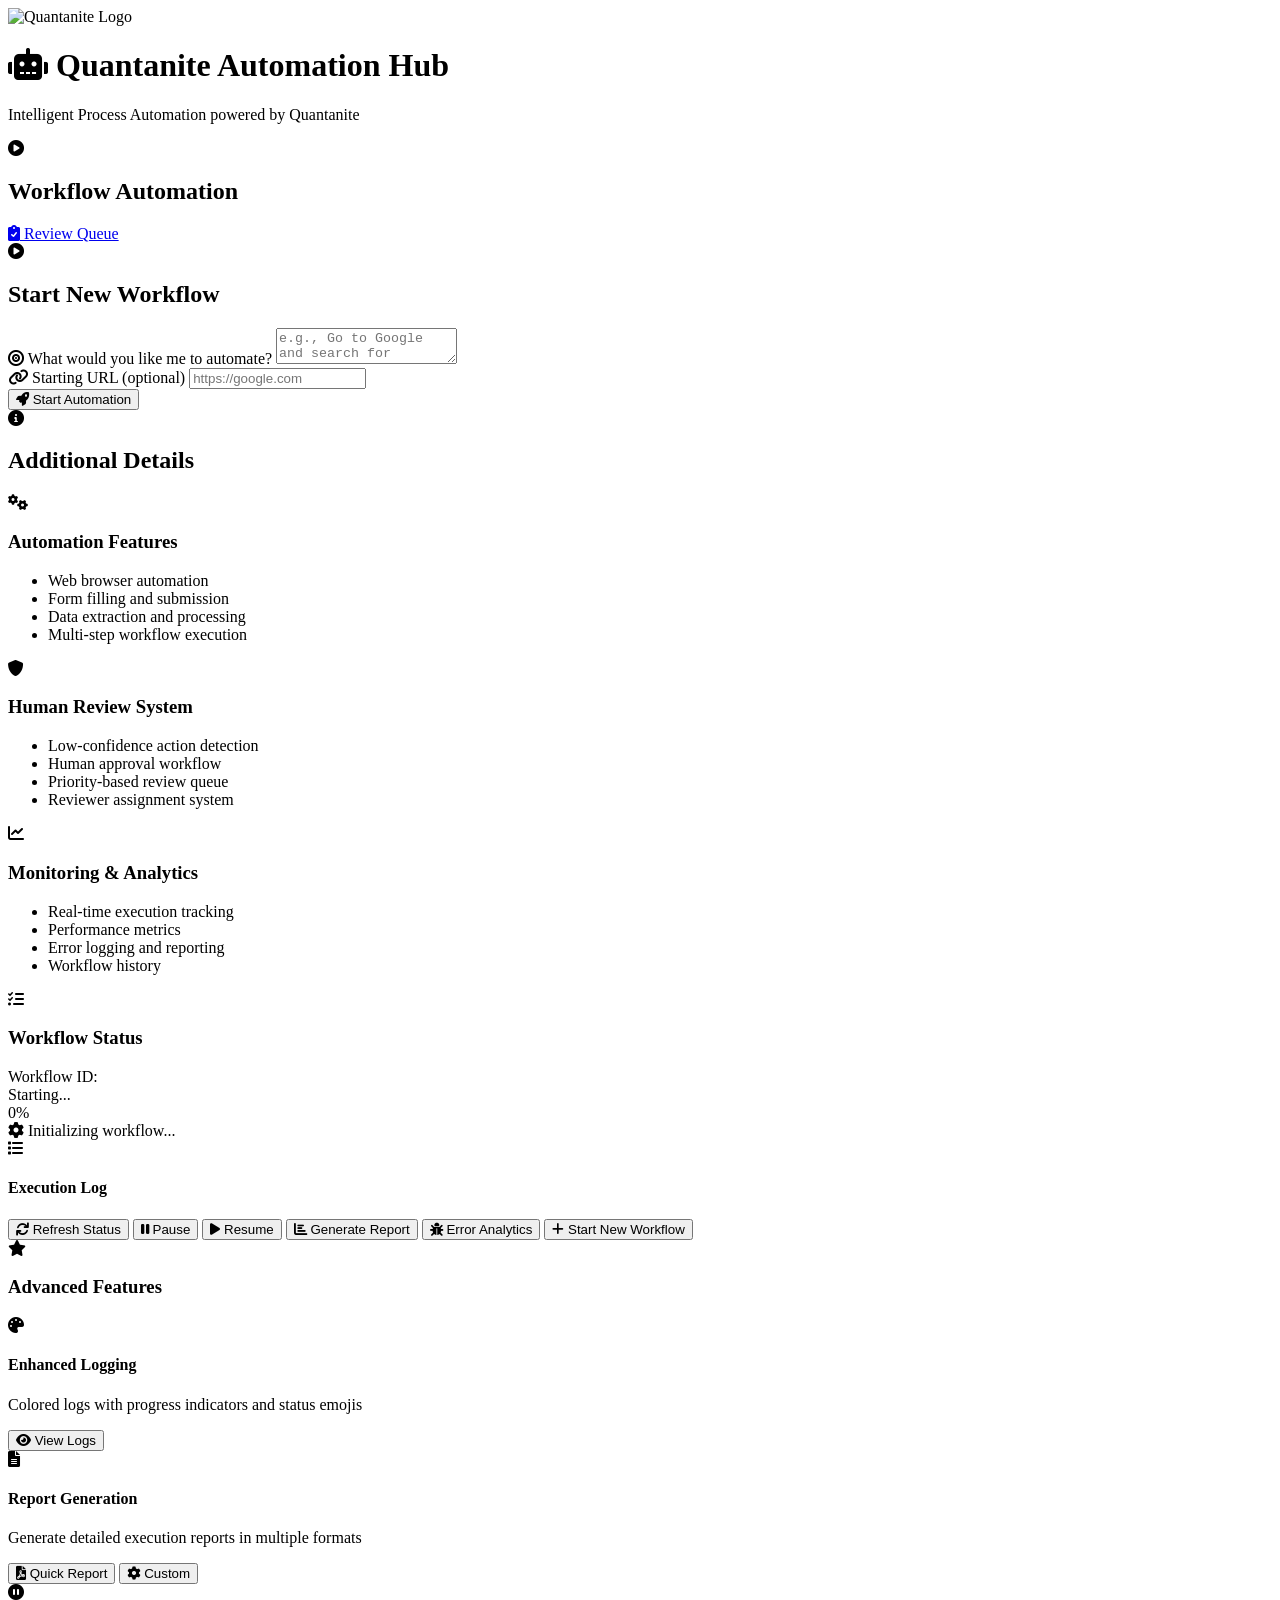
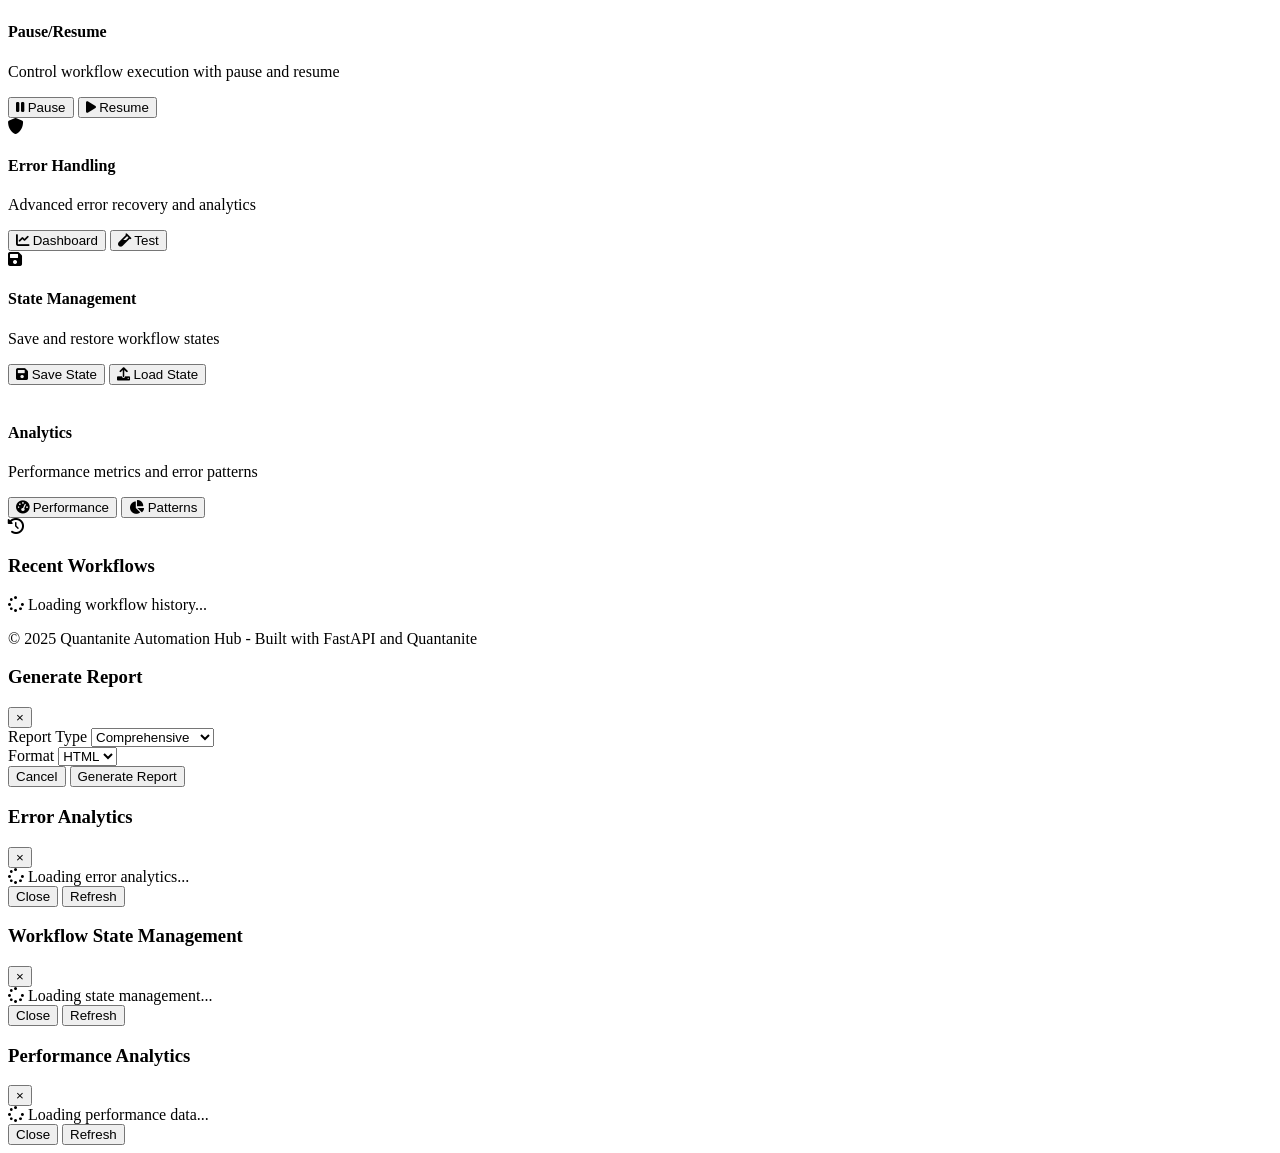
==== templates/index.html @ 1c255cef "Developer 2: Complete orchestration and frontend implementation  COMPLETED FEATURES: - Comprehensive" ====
<!DOCTYPE html>
<html lang="en">
<head>
    <meta charset="UTF-8">
    <meta name="viewport" content="width=device-width, initial-scale=1.0">
    <title>Quantanite Automation Hub</title>
    <link rel="stylesheet" href="/static/shadcn-ui.css">
    <link href="https://cdnjs.cloudflare.com/ajax/libs/font-awesome/6.0.0/css/all.min.css" rel="stylesheet">
</head>
<body>
    <div class="container">
        <header>
            <div class="header-content">
                <div class="logo-container">
                    <img src="/static/quantanite_logo_black@512x-2.png" alt="Quantanite Logo" class="logo">
                </div>
                <div class="header-text">
                    <h1><i class="fas fa-robot"></i> Quantanite Automation Hub</h1>
                    <p>Intelligent Process Automation powered by Quantanite</p>
                </div>
            </div>
        </header>
        
        <main>
            <!-- Navigation Bar -->
            <div class="card mb-6">
                <div class="card-content">
                    <div class="flex justify-between items-center">
                        <div class="flex items-center space-x-2">
                            <i class="fas fa-play-circle text-primary"></i>
                            <h2 class="text-xl font-semibold">Workflow Automation</h2>
                        </div>
                        <div class="flex items-center space-x-2">
                            <a href="/review-queue" class="btn btn-primary">
                                <i class="fas fa-clipboard-check"></i> Review Queue
                            </a>
                        </div>
                    </div>
                </div>
            </div>

            <!-- Main Content -->
            <div class="main-content">
                <div class="flex flex-col lg:flex-row gap-6 mb-8">
                    <div class="flex-1">
                        <div class="card">
                            <div class="card-header">
                                <div class="flex items-center space-x-2">
                                    <i class="fas fa-play-circle text-primary"></i>
                                    <h2 class="card-title">Start New Workflow</h2>
                                </div>
                            </div>
                            <div class="card-content">
                                <form id="workflow-form" class="space-y-4">
                                    <div class="space-y-2">
                                        <label for="goal" class="flex items-center space-x-2 text-sm font-medium">
                                            <i class="fas fa-bullseye text-primary"></i>
                                            <span>What would you like me to automate?</span>
                                        </label>
                                        <textarea 
                                            id="goal" 
                                            class="textarea"
                                            placeholder="e.g., Go to Google and search for 'machine learning tutorials'"
                                            required
                                        ></textarea>
                                    </div>
                                    
                                    <div class="space-y-2">
                                        <label for="start-url" class="flex items-center space-x-2 text-sm font-medium">
                                            <i class="fas fa-link text-primary"></i>
                                            <span>Starting URL (optional)</span>
                                        </label>
                                        <input 
                                            type="url" 
                                            id="start-url" 
                                            class="input"
                                            placeholder="https://google.com"
                                        >
                                    </div>
                                    
                                    <button type="submit" id="submit-btn" class="btn btn-primary btn-lg w-full">
                                        <i class="fas fa-rocket"></i> Start Automation
                                    </button>
                                </form>
                            </div>
                        </div>
                    </div>
                
                    <div class="flex-1">
                        <div class="card">
                            <div class="card-header">
                                <div class="flex items-center space-x-2">
                                    <i class="fas fa-info-circle text-primary"></i>
                                    <h2 class="card-title">Additional Details</h2>
                                </div>
                            </div>
                            <div class="card-content">
                                <div class="space-y-4">
                                    <div class="card">
                                        <div class="card-content">
                                            <div class="flex items-center space-x-2 mb-2">
                                                <i class="fas fa-cogs text-primary"></i>
                                                <h3 class="font-semibold">Automation Features</h3>
                                            </div>
                                            <ul class="space-y-1 text-sm text-muted-foreground">
                                                <li>Web browser automation</li>
                                                <li>Form filling and submission</li>
                                                <li>Data extraction and processing</li>
                                                <li>Multi-step workflow execution</li>
                                            </ul>
                                        </div>
                                    </div>
                                    
                                    <div class="card">
                                        <div class="card-content">
                                            <div class="flex items-center space-x-2 mb-2">
                                                <i class="fas fa-shield-alt text-primary"></i>
                                                <h3 class="font-semibold">Human Review System</h3>
                                            </div>
                                            <ul class="space-y-1 text-sm text-muted-foreground">
                                                <li>Low-confidence action detection</li>
                                                <li>Human approval workflow</li>
                                                <li>Priority-based review queue</li>
                                                <li>Reviewer assignment system</li>
                                            </ul>
                                        </div>
                                    </div>
                                    
                                    <div class="card">
                                        <div class="card-content">
                                            <div class="flex items-center space-x-2 mb-2">
                                                <i class="fas fa-chart-line text-primary"></i>
                                                <h3 class="font-semibold">Monitoring & Analytics</h3>
                                            </div>
                                            <ul class="space-y-1 text-sm text-muted-foreground">
                                                <li>Real-time execution tracking</li>
                                                <li>Performance metrics</li>
                                                <li>Error logging and reporting</li>
                                                <li>Workflow history</li>
                                            </ul>
                                        </div>
                                    </div>
                                </div>
                            </div>
                        </div>
                    </div>
                </div>
            </div>
            
            
            <div id="workflow-status" class="card hidden">
                <div class="card-header">
                    <div class="flex items-center space-x-2">
                        <i class="fas fa-tasks text-primary"></i>
                        <h3 class="card-title">Workflow Status</h3>
                    </div>
                </div>
                <div class="card-content">
                    <div class="flex justify-between items-center mb-4">
                        <div class="flex items-center space-x-2">
                            <span class="text-sm font-medium">Workflow ID:</span>
                            <span id="workflow-id-display" class="font-mono text-sm bg-muted px-2 py-1 rounded"></span>
                        </div>
                        <div class="badge" id="status-badge">
                            <span id="status-text">Starting...</span>
                        </div>
                    </div>
                    
                    <div class="space-y-2 mb-4">
                        <div class="progress">
                            <div class="progress-indicator" id="progress-fill" style="transform: scaleX(0);"></div>
                        </div>
                        <div class="text-center text-sm font-medium" id="progress-text">0%</div>
                    </div>
                    
                    <div class="alert mb-4">
                        <div class="flex items-center space-x-2">
                            <i class="fas fa-cog fa-spin text-primary"></i>
                            <span id="current-step">Initializing workflow...</span>
                        </div>
                    </div>
                    
                    <div class="space-y-2">
                        <div class="flex items-center space-x-2">
                            <i class="fas fa-list text-primary"></i>
                            <h4 class="font-semibold">Execution Log</h4>
                        </div>
                        <div id="log-container" class="bg-muted rounded p-4 max-h-60 overflow-y-auto">
                            <!-- Log entries will be added here -->
                        </div>
                    </div>
                </div>
                <div class="card-footer">
                    <div class="flex space-x-2">
                        <button id="refresh-btn" class="btn btn-secondary">
                            <i class="fas fa-sync"></i> Refresh Status
                        </button>
                        <button id="pause-btn" class="btn btn-warning hidden">
                            <i class="fas fa-pause"></i> Pause
                        </button>
                        <button id="resume-btn" class="btn btn-success hidden">
                            <i class="fas fa-play"></i> Resume
                        </button>
                        <button id="generate-report-btn" class="btn btn-info hidden">
                            <i class="fas fa-chart-bar"></i> Generate Report
                        </button>
                        <button id="error-analytics-btn" class="btn btn-secondary hidden">
                            <i class="fas fa-bug"></i> Error Analytics
                        </button>
                        <button id="new-workflow-btn" class="btn btn-primary hidden">
                            <i class="fas fa-plus"></i> Start New Workflow
                        </button>
                    </div>
                </div>
            </div>
            
            <!-- Day 4 Features Section -->
            <div id="day4-features" class="card hidden">
                <div class="card-header">
                    <div class="flex items-center space-x-2">
                        <i class="fas fa-star text-primary"></i>
                        <h3 class="card-title">Advanced Features</h3>
                    </div>
                </div>
                <div class="card-content">
                    <div class="grid grid-cols-1 md:grid-cols-2 lg:grid-cols-3 gap-4">
                        <!-- Enhanced Logging -->
                        <div class="card">
                            <div class="card-content">
                                <div class="flex items-center space-x-2 mb-2">
                                    <i class="fas fa-palette text-primary"></i>
                                    <h4 class="font-semibold">Enhanced Logging</h4>
                                </div>
                                <p class="text-sm text-muted-foreground mb-3">Colored logs with progress indicators and status emojis</p>
                                <button id="view-logs-btn" class="btn btn-sm btn-outline">
                                    <i class="fas fa-eye"></i> View Logs
                                </button>
                            </div>
                        </div>
                        
                        <!-- Report Generation -->
                        <div class="card">
                            <div class="card-content">
                                <div class="flex items-center space-x-2 mb-2">
                                    <i class="fas fa-file-alt text-primary"></i>
                                    <h4 class="font-semibold">Report Generation</h4>
                                </div>
                                <p class="text-sm text-muted-foreground mb-3">Generate detailed execution reports in multiple formats</p>
                                <div class="flex space-x-2">
                                    <button id="quick-report-btn" class="btn btn-sm btn-primary">
                                        <i class="fas fa-file-pdf"></i> Quick Report
                                    </button>
                                    <button id="custom-report-btn" class="btn btn-sm btn-outline">
                                        <i class="fas fa-cog"></i> Custom
                                    </button>
                                </div>
                            </div>
                        </div>
                        
                        <!-- Pause/Resume -->
                        <div class="card">
                            <div class="card-content">
                                <div class="flex items-center space-x-2 mb-2">
                                    <i class="fas fa-pause-circle text-primary"></i>
                                    <h4 class="font-semibold">Pause/Resume</h4>
                                </div>
                                <p class="text-sm text-muted-foreground mb-3">Control workflow execution with pause and resume</p>
                                <div class="flex space-x-2">
                                    <button id="pause-workflow-btn" class="btn btn-sm btn-warning">
                                        <i class="fas fa-pause"></i> Pause
                                    </button>
                                    <button id="resume-workflow-btn" class="btn btn-sm btn-success">
                                        <i class="fas fa-play"></i> Resume
                                    </button>
                                </div>
                            </div>
                        </div>
                        
                        <!-- Error Handling -->
                        <div class="card">
                            <div class="card-content">
                                <div class="flex items-center space-x-2 mb-2">
                                    <i class="fas fa-shield-alt text-primary"></i>
                                    <h4 class="font-semibold">Error Handling</h4>
                                </div>
                                <p class="text-sm text-muted-foreground mb-3">Advanced error recovery and analytics</p>
                                <div class="flex space-x-2">
                                    <button id="error-dashboard-btn" class="btn btn-sm btn-secondary">
                                        <i class="fas fa-chart-line"></i> Dashboard
                                    </button>
                                    <button id="test-errors-btn" class="btn btn-sm btn-outline">
                                        <i class="fas fa-vial"></i> Test
                                    </button>
                                </div>
                            </div>
                        </div>
                        
                        <!-- State Management -->
                        <div class="card">
                            <div class="card-content">
                                <div class="flex items-center space-x-2 mb-2">
                                    <i class="fas fa-save text-primary"></i>
                                    <h4 class="font-semibold">State Management</h4>
                                </div>
                                <p class="text-sm text-muted-foreground mb-3">Save and restore workflow states</p>
                                <div class="flex space-x-2">
                                    <button id="save-state-btn" class="btn btn-sm btn-primary">
                                        <i class="fas fa-save"></i> Save State
                                    </button>
                                    <button id="load-state-btn" class="btn btn-sm btn-outline">
                                        <i class="fas fa-upload"></i> Load State
                                    </button>
                                </div>
                            </div>
                        </div>
                        
                        <!-- Analytics -->
                        <div class="card">
                            <div class="card-content">
                                <div class="flex items-center space-x-2 mb-2">
                                    <i class="fas fa-analytics text-primary"></i>
                                    <h4 class="font-semibold">Analytics</h4>
                                </div>
                                <p class="text-sm text-muted-foreground mb-3">Performance metrics and error patterns</p>
                                <div class="flex space-x-2">
                                    <button id="performance-btn" class="btn btn-sm btn-info">
                                        <i class="fas fa-tachometer-alt"></i> Performance
                                    </button>
                                    <button id="patterns-btn" class="btn btn-sm btn-outline">
                                        <i class="fas fa-chart-pie"></i> Patterns
                                    </button>
                                </div>
                            </div>
                        </div>
                    </div>
                </div>
            </div>
            
            <div class="card">
                <div class="card-header">
                    <div class="flex items-center space-x-2">
                        <i class="fas fa-history text-primary"></i>
                        <h3 class="card-title">Recent Workflows</h3>
                    </div>
                </div>
                <div class="card-content">
                    <div id="history-container">
                        <div class="text-center text-muted-foreground">
                            <i class="fas fa-spinner fa-spin"></i> Loading workflow history...
                        </div>
                    </div>
                </div>
            </div>
            </div>
            
        </main>
        
        <footer>
            <p>&copy; 2025 Quantanite Automation Hub - Built with FastAPI and Quantanite</p>
        </footer>
    </div>
    
    <!-- Day 4 Feature Modals -->
    
    <!-- Report Generation Modal -->
    <div id="report-modal" class="modal hidden">
        <div class="modal-content">
            <div class="modal-header">
                <h3 class="modal-title">Generate Report</h3>
                <button class="modal-close" onclick="closeModal('report-modal')">&times;</button>
            </div>
            <div class="modal-body">
                <div class="space-y-4">
                    <div>
                        <label class="block text-sm font-medium mb-2">Report Type</label>
                        <select id="report-type" class="select">
                            <option value="comprehensive">Comprehensive</option>
                            <option value="performance">Performance</option>
                            <option value="execution_log">Execution Log</option>
                            <option value="review_analytics">Review Analytics</option>
                            <option value="error_analysis">Error Analysis</option>
                            <option value="summary">Summary</option>
                        </select>
                    </div>
                    <div>
                        <label class="block text-sm font-medium mb-2">Format</label>
                        <select id="report-format" class="select">
                            <option value="html">HTML</option>
                            <option value="json">JSON</option>
                            <option value="csv">CSV</option>
                            <option value="pdf">PDF</option>
                        </select>
                    </div>
                </div>
            </div>
            <div class="modal-footer">
                <button class="btn btn-secondary" onclick="closeModal('report-modal')">Cancel</button>
                <button class="btn btn-primary" onclick="generateReport()">Generate Report</button>
            </div>
        </div>
    </div>
    
    <!-- Error Analytics Modal -->
    <div id="error-analytics-modal" class="modal hidden">
        <div class="modal-content">
            <div class="modal-header">
                <h3 class="modal-title">Error Analytics</h3>
                <button class="modal-close" onclick="closeModal('error-analytics-modal')">&times;</button>
            </div>
            <div class="modal-body">
                <div id="error-analytics-content">
                    <div class="text-center">
                        <i class="fas fa-spinner fa-spin"></i> Loading error analytics...
                    </div>
                </div>
            </div>
            <div class="modal-footer">
                <button class="btn btn-secondary" onclick="closeModal('error-analytics-modal')">Close</button>
                <button class="btn btn-primary" onclick="refreshErrorAnalytics()">Refresh</button>
            </div>
        </div>
    </div>
    
    <!-- State Management Modal -->
    <div id="state-modal" class="modal hidden">
        <div class="modal-content">
            <div class="modal-header">
                <h3 class="modal-title">Workflow State Management</h3>
                <button class="modal-close" onclick="closeModal('state-modal')">&times;</button>
            </div>
            <div class="modal-body">
                <div id="state-management-content">
                    <div class="text-center">
                        <i class="fas fa-spinner fa-spin"></i> Loading state management...
                    </div>
                </div>
            </div>
            <div class="modal-footer">
                <button class="btn btn-secondary" onclick="closeModal('state-modal')">Close</button>
                <button class="btn btn-primary" onclick="refreshStateManagement()">Refresh</button>
            </div>
        </div>
    </div>
    
    <!-- Performance Analytics Modal -->
    <div id="performance-modal" class="modal hidden">
        <div class="modal-content">
            <div class="modal-header">
                <h3 class="modal-title">Performance Analytics</h3>
                <button class="modal-close" onclick="closeModal('performance-modal')">&times;</button>
            </div>
            <div class="modal-body">
                <div id="performance-content">
                    <div class="text-center">
                        <i class="fas fa-spinner fa-spin"></i> Loading performance data...
                    </div>
                </div>
            </div>
            <div class="modal-footer">
                <button class="btn btn-secondary" onclick="closeModal('performance-modal')">Close</button>
                <button class="btn btn-primary" onclick="refreshPerformance()">Refresh</button>
            </div>
        </div>
    </div>
    
    <script src="/static/app.js"></script>
</body>
</html>
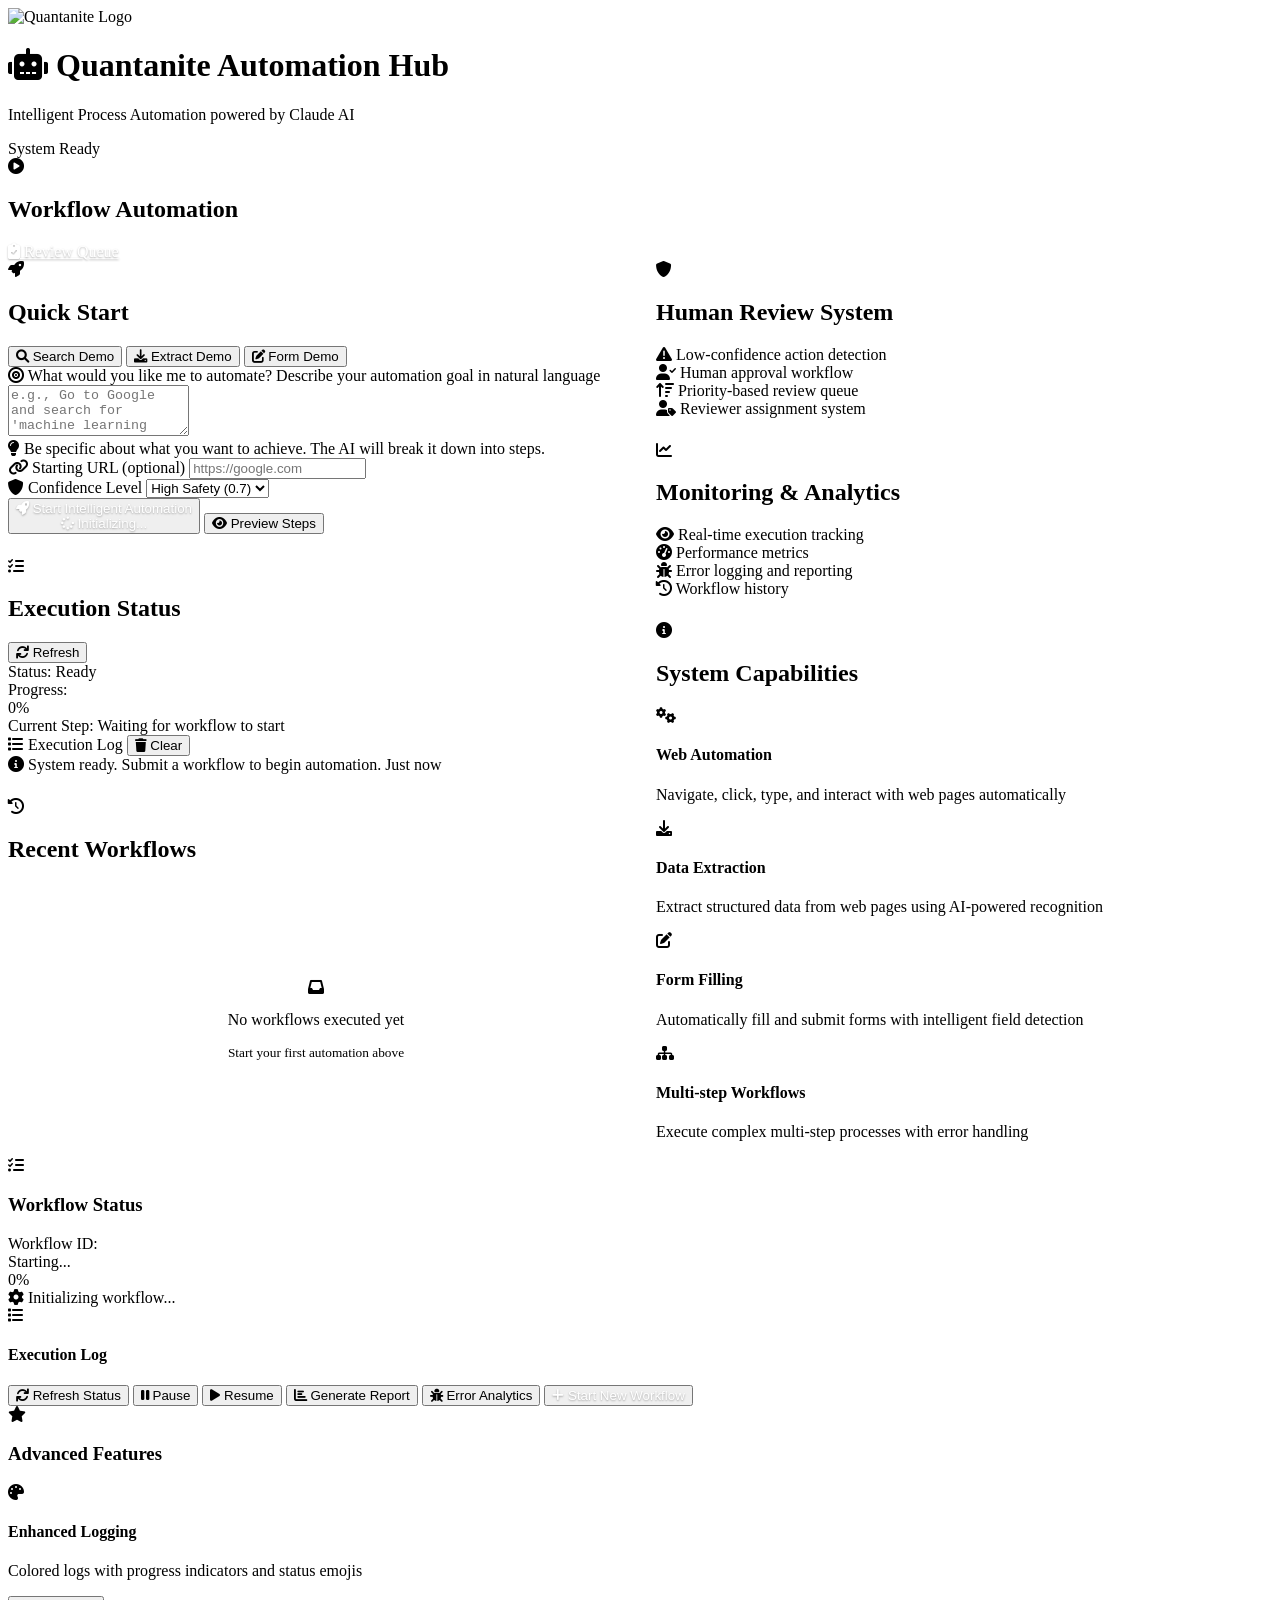
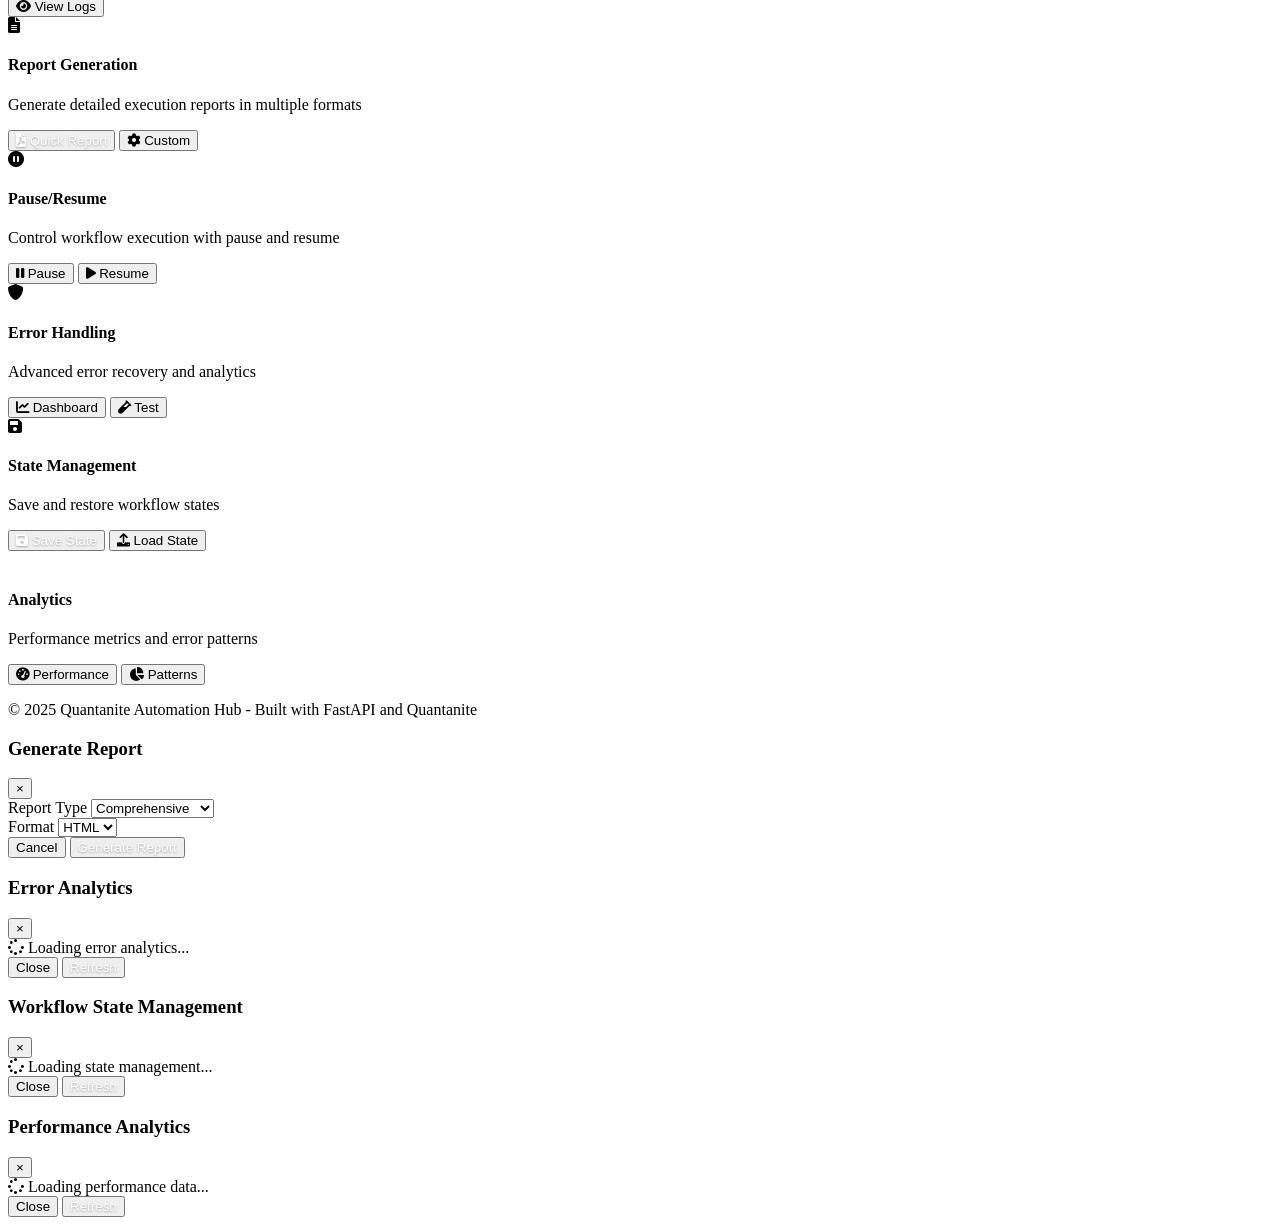
==== commit b4e220cd: "UI Polish: Layout improvements and Recent Workflows height adjustment - Fixed left-right layout with" ====
--- a/templates/index.html
+++ b/templates/index.html
@@ -3,9 +3,48 @@
 <head>
     <meta charset="UTF-8">
     <meta name="viewport" content="width=device-width, initial-scale=1.0">
-    <title>Quantanite Automation Hub</title>
-    <link rel="stylesheet" href="/static/shadcn-ui.css">
+    <meta http-equiv="Cache-Control" content="no-cache, no-store, must-revalidate">
+    <meta http-equiv="Pragma" content="no-cache">
+    <meta http-equiv="Expires" content="0">
+    <title>Quantanite Automation Hub - Intelligent Process Automation</title>
+    <meta name="description" content="Claude-powered Intelligent Process Automation MVP that can automate web workflows using natural language instructions">
+    <link rel="stylesheet" href="/static/shadcn-ui.css?v=18">
+    <link rel="stylesheet" href="/static/style.css?v=18">
+    <style>
+        .main-layout { display: grid !important; grid-template-columns: 1fr 1fr !important; gap: 2rem !important; }
+        .left-side { display: flex !important; flex-direction: column !important; gap: 1.5rem !important; }
+        .right-side { display: flex !important; flex-direction: column !important; gap: 1.5rem !important; }
+        .btn-primary { color: white !important; text-shadow: 0 1px 2px rgba(0,0,0,0.3) !important; }
+        .btn-primary i { color: white !important; }
+        .btn-primary span { color: white !important; }
+        
+        /* Recent Workflows card height adjustment */
+        #recent-workflows-card {
+            flex-grow: 1 !important;
+            display: flex !important;
+            flex-direction: column !important;
+        }
+        #recent-workflows-card .card-content {
+            flex-grow: 1 !important;
+            display: flex !important;
+            flex-direction: column !important;
+        }
+        #recent-workflows-card .workflow-history {
+            max-height: none !important;
+            flex-grow: 1 !important;
+            display: flex !important;
+            flex-direction: column !important;
+        }
+        #recent-workflows-card .empty-state {
+            flex-grow: 1 !important;
+            display: flex !important;
+            flex-direction: column !important;
+            justify-content: center !important;
+            align-items: center !important;
+        }
+    </style>
     <link href="https://cdnjs.cloudflare.com/ajax/libs/font-awesome/6.0.0/css/all.min.css" rel="stylesheet">
+    <link href="https://fonts.googleapis.com/css2?family=Inter:wght@300;400;500;600;700&display=swap" rel="stylesheet">
 </head>
 <body>
     <div class="container">
@@ -16,7 +55,11 @@
                 </div>
                 <div class="header-text">
                     <h1><i class="fas fa-robot"></i> Quantanite Automation Hub</h1>
-                    <p>Intelligent Process Automation powered by Quantanite</p>
+                    <p class="subtitle">Intelligent Process Automation powered by Claude AI</p>
+                    <div class="status-badge">
+                        <span class="status-indicator"></span>
+                        <span>System Ready</span>
+                    </div>
                 </div>
             </div>
         </header>
@@ -41,105 +84,288 @@
 
             <!-- Main Content -->
             <div class="main-content">
-                <div class="flex flex-col lg:flex-row gap-6 mb-8">
-                    <div class="flex-1">
-                        <div class="card">
+                <div class="main-layout" style="display: grid; grid-template-columns: 1fr 1fr; gap: 2rem; width: 100%;">
+                    <!-- Left Side - Form + Execution Status + Recent Workflows -->
+                    <div class="left-side" style="display: flex; flex-direction: column; gap: 1.5rem; width: 100%;">
+                        <!-- Quick Start Form -->
+                        <div class="card mb-6">
                             <div class="card-header">
-                                <div class="flex items-center space-x-2">
-                                    <i class="fas fa-play-circle text-primary"></i>
-                                    <h2 class="card-title">Start New Workflow</h2>
-                                </div>
-                            </div>
-                            <div class="card-content">
-                                <form id="workflow-form" class="space-y-4">
-                                    <div class="space-y-2">
-                                        <label for="goal" class="flex items-center space-x-2 text-sm font-medium">
+                                <div class="flex items-center justify-between">
+                                    <div class="flex items-center space-x-2">
+                                        <i class="fas fa-rocket text-primary"></i>
+                                        <h2 class="card-title">Quick Start</h2>
+                                    </div>
+                                    <div class="demo-buttons">
+                                        <button class="btn btn-outline btn-sm" onclick="loadDemo('search')">
+                                            <i class="fas fa-search"></i> Search Demo
+                                        </button>
+                                        <button class="btn btn-outline btn-sm" onclick="loadDemo('extract')">
+                                            <i class="fas fa-download"></i> Extract Demo
+                                        </button>
+                                        <button class="btn btn-outline btn-sm" onclick="loadDemo('form')">
+                                            <i class="fas fa-edit"></i> Form Demo
+                                        </button>
+                                    </div>
+                                </div>
+                            </div>
+                            <div class="card-content">
+                                <form id="workflow-form" class="space-y-6">
+                                    <div class="form-group">
+                                        <label for="goal" class="form-label">
                                             <i class="fas fa-bullseye text-primary"></i>
                                             <span>What would you like me to automate?</span>
+                                            <span class="label-help">Describe your automation goal in natural language</span>
                                         </label>
                                         <textarea 
                                             id="goal" 
-                                            class="textarea"
-                                            placeholder="e.g., Go to Google and search for 'machine learning tutorials'"
+                                            class="textarea textarea-lg"
+                                            placeholder="e.g., Go to Google and search for 'machine learning tutorials', then extract the top 5 results with titles and descriptions"
                                             required
+                                            rows="3"
                                         ></textarea>
+                                        <div class="form-help">
+                                            <i class="fas fa-lightbulb"></i>
+                                            <span>Be specific about what you want to achieve. The AI will break it down into steps.</span>
+                                        </div>
                                     </div>
                                     
-                                    <div class="space-y-2">
-                                        <label for="start-url" class="flex items-center space-x-2 text-sm font-medium">
-                                            <i class="fas fa-link text-primary"></i>
-                                            <span>Starting URL (optional)</span>
-                                        </label>
-                                        <input 
-                                            type="url" 
-                                            id="start-url" 
-                                            class="input"
-                                            placeholder="https://google.com"
-                                        >
+                                    <div class="form-row">
+                                        <div class="form-group flex-1">
+                                            <label for="start-url" class="form-label">
+                                                <i class="fas fa-link text-primary"></i>
+                                                <span>Starting URL (optional)</span>
+                                            </label>
+                                            <input 
+                                                type="url" 
+                                                id="start-url" 
+                                                class="input"
+                                                placeholder="https://google.com"
+                                            >
+                                        </div>
+                                        <div class="form-group">
+                                            <label for="confidence-threshold" class="form-label">
+                                                <i class="fas fa-shield-alt text-primary"></i>
+                                                <span>Confidence Level</span>
+                                            </label>
+                                            <select id="confidence-threshold" class="select">
+                                                <option value="0.7">High Safety (0.7)</option>
+                                                <option value="0.5">Medium (0.5)</option>
+                                                <option value="0.3">Low (0.3)</option>
+                                            </select>
+                                        </div>
                                     </div>
                                     
-                                    <button type="submit" id="submit-btn" class="btn btn-primary btn-lg w-full">
-                                        <i class="fas fa-rocket"></i> Start Automation
-                                    </button>
+                                    <div class="form-actions">
+                                        <button type="submit" id="submit-btn" class="btn btn-primary btn-lg">
+                                            <i class="fas fa-rocket"></i> 
+                                            <span>Start Intelligent Automation</span>
+                                            <div class="btn-loading hidden">
+                                                <i class="fas fa-spinner fa-spin"></i>
+                                                <span>Initializing...</span>
+                                            </div>
+                                        </button>
+                                        <button type="button" id="preview-btn" class="btn btn-outline">
+                                            <i class="fas fa-eye"></i> Preview Steps
+                                        </button>
+                                    </div>
                                 </form>
                             </div>
                         </div>
-                    </div>
-                
-                    <div class="flex-1">
-                        <div class="card">
+
+                        <!-- Execution Status Section -->
+                        <div class="card mb-6">
+                            <div class="card-header">
+                                <div class="flex items-center justify-between">
+                                    <div class="flex items-center space-x-2">
+                                        <i class="fas fa-tasks text-primary"></i>
+                                        <h2 class="card-title">Execution Status</h2>
+                                    </div>
+                                    <div class="execution-controls">
+                                        <button id="refresh-btn" class="btn btn-outline btn-sm">
+                                            <i class="fas fa-sync"></i> Refresh
+                                        </button>
+                                    </div>
+                                </div>
+                            </div>
+                            <div class="card-content">
+                                <div class="execution-status">
+                                    <div class="status-info">
+                                        <div class="status-item">
+                                            <span class="status-label">Status:</span>
+                                            <span id="workflow-status" class="status-value">Ready</span>
+                                        </div>
+                                        <div class="status-item">
+                                            <span class="status-label">Progress:</span>
+                                            <div class="progress-container">
+                                                <div id="progress-bar" class="progress-bar"></div>
+                                                <span id="progress-text" class="progress-text">0%</span>
+                                            </div>
+                                        </div>
+                                        <div class="status-item">
+                                            <span class="status-label">Current Step:</span>
+                                            <span id="current-step" class="status-value">Waiting for workflow to start</span>
+                                        </div>
+                                    </div>
+                                    
+                                    <div class="execution-log">
+                                        <div class="log-header">
+                                            <i class="fas fa-list"></i>
+                                            <span>Execution Log</span>
+                                            <button id="clear-log-btn" class="btn btn-outline btn-xs">
+                                                <i class="fas fa-trash"></i> Clear
+                                            </button>
+                                        </div>
+                                        <div id="log-container" class="log-content">
+                                            <div class="log-entry info">
+                                                <i class="fas fa-info-circle"></i>
+                                                <span>System ready. Submit a workflow to begin automation.</span>
+                                                <span class="log-time">Just now</span>
+                                            </div>
+                                        </div>
+                                    </div>
+                                </div>
+                            </div>
+                        </div>
+
+                        <!-- Recent Workflows -->
+                        <div class="card" id="recent-workflows-card">
                             <div class="card-header">
                                 <div class="flex items-center space-x-2">
-                                    <i class="fas fa-info-circle text-primary"></i>
-                                    <h2 class="card-title">Additional Details</h2>
-                                </div>
-                            </div>
-                            <div class="card-content">
-                                <div class="space-y-4">
-                                    <div class="card">
-                                        <div class="card-content">
-                                            <div class="flex items-center space-x-2 mb-2">
-                                                <i class="fas fa-cogs text-primary"></i>
-                                                <h3 class="font-semibold">Automation Features</h3>
-                                            </div>
-                                            <ul class="space-y-1 text-sm text-muted-foreground">
-                                                <li>Web browser automation</li>
-                                                <li>Form filling and submission</li>
-                                                <li>Data extraction and processing</li>
-                                                <li>Multi-step workflow execution</li>
-                                            </ul>
-                                        </div>
-                                    </div>
-                                    
-                                    <div class="card">
-                                        <div class="card-content">
-                                            <div class="flex items-center space-x-2 mb-2">
-                                                <i class="fas fa-shield-alt text-primary"></i>
-                                                <h3 class="font-semibold">Human Review System</h3>
-                                            </div>
-                                            <ul class="space-y-1 text-sm text-muted-foreground">
-                                                <li>Low-confidence action detection</li>
-                                                <li>Human approval workflow</li>
-                                                <li>Priority-based review queue</li>
-                                                <li>Reviewer assignment system</li>
-                                            </ul>
-                                        </div>
-                                    </div>
-                                    
-                                    <div class="card">
-                                        <div class="card-content">
-                                            <div class="flex items-center space-x-2 mb-2">
-                                                <i class="fas fa-chart-line text-primary"></i>
-                                                <h3 class="font-semibold">Monitoring & Analytics</h3>
-                                            </div>
-                                            <ul class="space-y-1 text-sm text-muted-foreground">
-                                                <li>Real-time execution tracking</li>
-                                                <li>Performance metrics</li>
-                                                <li>Error logging and reporting</li>
-                                                <li>Workflow history</li>
-                                            </ul>
-                                        </div>
-                                    </div>
+                                    <i class="fas fa-history text-primary"></i>
+                                    <h2 class="card-title">Recent Workflows</h2>
+                                </div>
+                            </div>
+                            <div class="card-content">
+                                <div id="workflow-history" class="workflow-history">
+                                    <div class="empty-state">
+                                        <i class="fas fa-inbox"></i>
+                                        <p>No workflows executed yet</p>
+                                        <small>Start your first automation above</small>
+                                    </div>
+                                </div>
+                            </div>
+                        </div>
+
+                    </div>
+
+                    <!-- Right Side - Details and Status -->
+                    <div class="right-side" style="display: flex; flex-direction: column; gap: 1.5rem; width: 100%;">
+                        <!-- Human Review System -->
+                        <div class="card mb-6">
+                            <div class="card-header">
+                                <div class="flex items-center space-x-2">
+                                    <i class="fas fa-shield-alt text-primary"></i>
+                                    <h2 class="card-title">Human Review System</h2>
+                                </div>
+                            </div>
+                            <div class="card-content">
+                                <div class="feature-list">
+                                    <div class="feature-item">
+                                        <i class="fas fa-exclamation-triangle"></i>
+                                        <span>Low-confidence action detection</span>
+                                    </div>
+                                    <div class="feature-item">
+                                        <i class="fas fa-user-check"></i>
+                                        <span>Human approval workflow</span>
+                                    </div>
+                                    <div class="feature-item">
+                                        <i class="fas fa-sort-amount-up"></i>
+                                        <span>Priority-based review queue</span>
+                                    </div>
+                                    <div class="feature-item">
+                                        <i class="fas fa-user-tag"></i>
+                                        <span>Reviewer assignment system</span>
+                                    </div>
+                                </div>
+                            </div>
+                        </div>
+
+                        <!-- Monitoring & Analytics -->
+                        <div class="card mb-6">
+                            <div class="card-header">
+                                <div class="flex items-center space-x-2">
+                                    <i class="fas fa-chart-line text-primary"></i>
+                                    <h2 class="card-title">Monitoring & Analytics</h2>
+                                </div>
+                            </div>
+                            <div class="card-content">
+                                <div class="feature-list">
+                                    <div class="feature-item">
+                                        <i class="fas fa-eye"></i>
+                                        <span>Real-time execution tracking</span>
+                                    </div>
+                                    <div class="feature-item">
+                                        <i class="fas fa-tachometer-alt"></i>
+                                        <span>Performance metrics</span>
+                                    </div>
+                                    <div class="feature-item">
+                                        <i class="fas fa-bug"></i>
+                                        <span>Error logging and reporting</span>
+                                    </div>
+                                    <div class="feature-item">
+                                        <i class="fas fa-history"></i>
+                                        <span>Workflow history</span>
+                                    </div>
+                                </div>
+                            </div>
+                        </div>
+
+
+                        <!-- System Capabilities -->
+                        <div class="capabilities-section mb-6">
+                            <div class="card">
+                                <div class="card-header">
+                                    <div class="flex items-center space-x-2">
+                                        <i class="fas fa-info-circle text-primary"></i>
+                                        <h2 class="card-title">System Capabilities</h2>
+                                    </div>
+                                </div>
+                                <div class="card-content">
+                                    <div class="capabilities-list">
+                                        <div class="capability-item-small">
+                                            <div class="capability-icon-small">
+                                                <i class="fas fa-cogs"></i>
+                                            </div>
+                                            <div class="capability-content">
+                                                <h4>Web Automation</h4>
+                                                <p>Navigate, click, type, and interact with web pages automatically</p>
+                                            </div>
+                                        </div>
+                                        <div class="capability-item-small">
+                                            <div class="capability-icon-small">
+                                                <i class="fas fa-download"></i>
+                                            </div>
+                                            <div class="capability-content">
+                                                <h4>Data Extraction</h4>
+                                                <p>Extract structured data from web pages using AI-powered recognition</p>
+                                            </div>
+                                        </div>
+                                        <div class="capability-item-small">
+                                            <div class="capability-icon-small">
+                                                <i class="fas fa-edit"></i>
+                                            </div>
+                                            <div class="capability-content">
+                                                <h4>Form Filling</h4>
+                                                <p>Automatically fill and submit forms with intelligent field detection</p>
+                                            </div>
+                                        </div>
+                                        <div class="capability-item-small">
+                                            <div class="capability-icon-small">
+                                                <i class="fas fa-sitemap"></i>
+                                            </div>
+                                            <div class="capability-content">
+                                                <h4>Multi-step Workflows</h4>
+                                                <p>Execute complex multi-step processes with error handling</p>
+                                            </div>
+                                        </div>
+                                    </div>
+                                </div>
+                            </div>
+                        </div>
+
+
+                    </div>
+                </div>
                                 </div>
                             </div>
                         </div>
@@ -335,22 +561,6 @@
                     </div>
                 </div>
             </div>
-            
-            <div class="card">
-                <div class="card-header">
-                    <div class="flex items-center space-x-2">
-                        <i class="fas fa-history text-primary"></i>
-                        <h3 class="card-title">Recent Workflows</h3>
-                    </div>
-                </div>
-                <div class="card-content">
-                    <div id="history-container">
-                        <div class="text-center text-muted-foreground">
-                            <i class="fas fa-spinner fa-spin"></i> Loading workflow history...
-                        </div>
-                    </div>
-                </div>
-            </div>
             </div>
             
         </main>
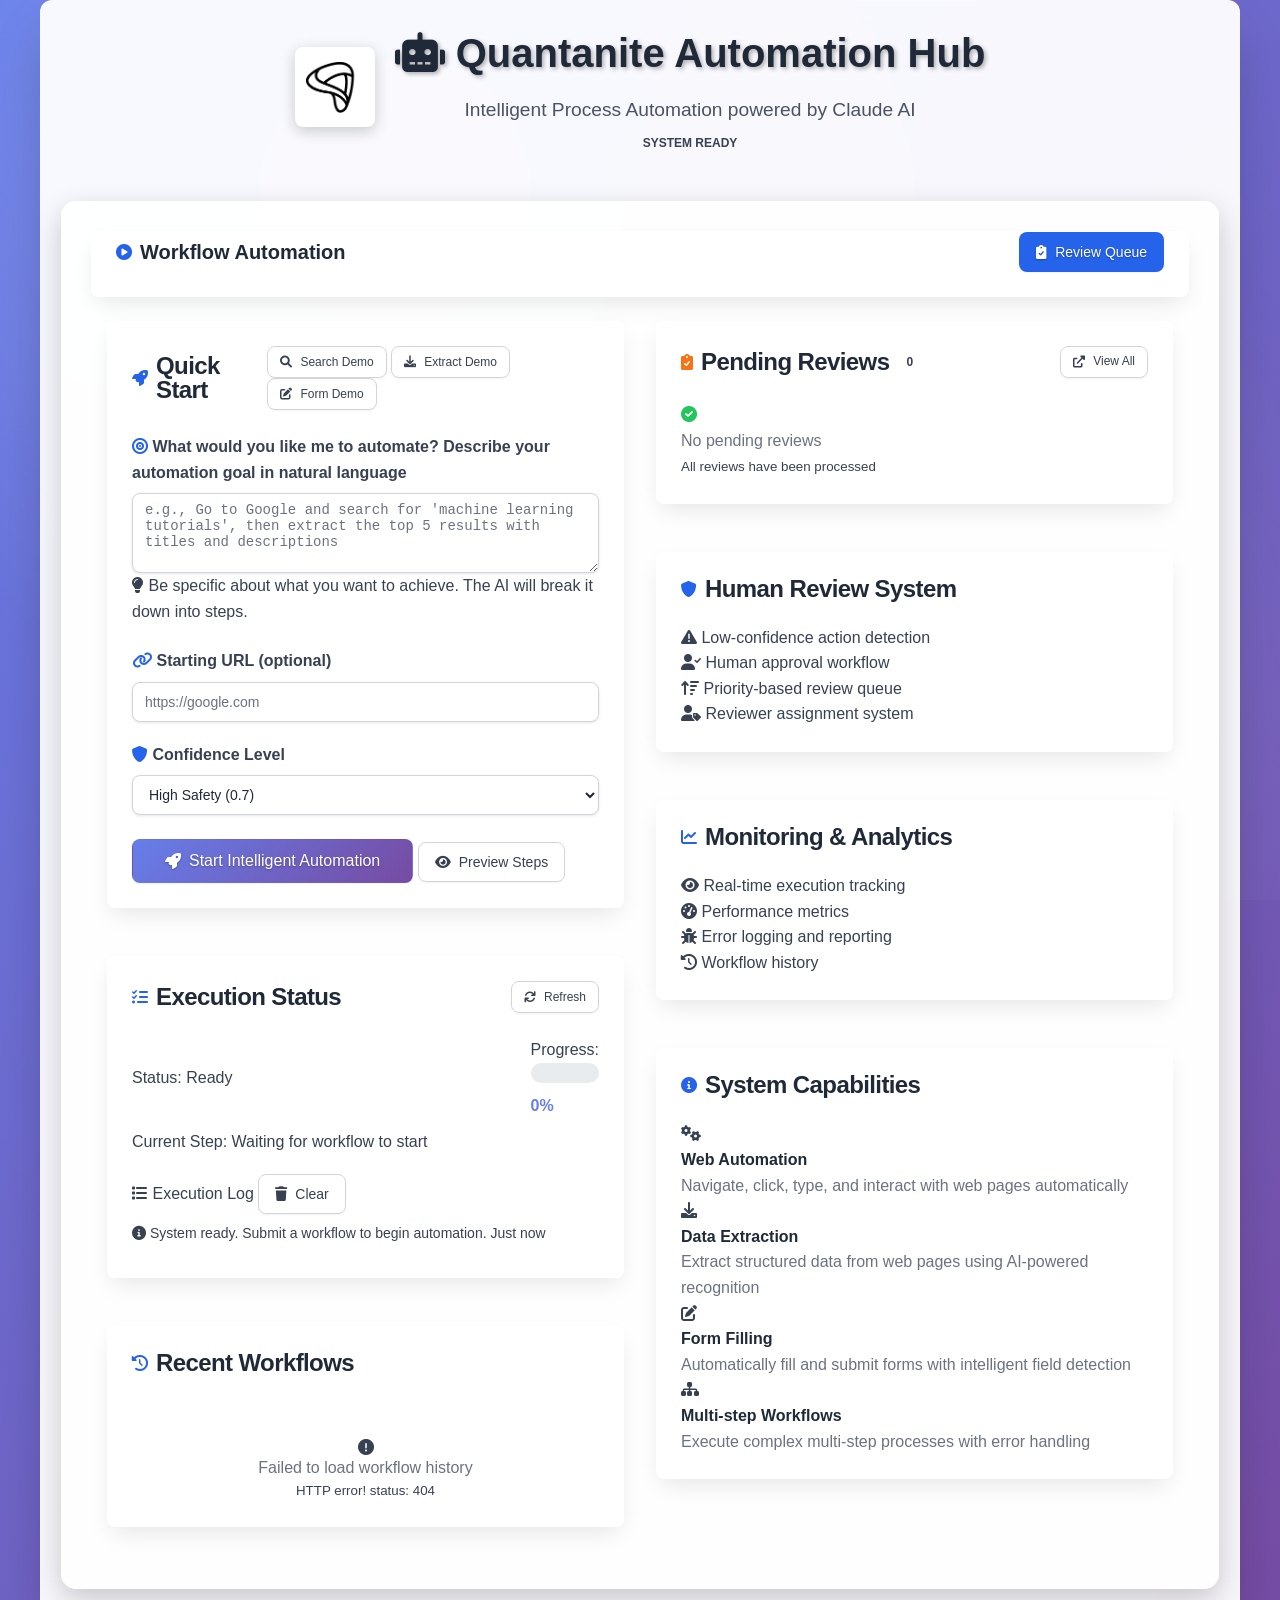
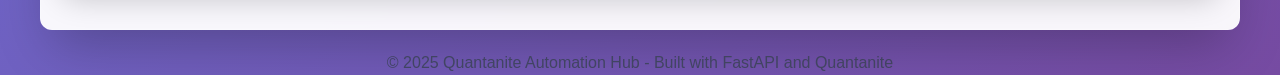
==== commit 867b3d9f: "feat: Add real-time progress display, review queue on main page, and fix recent workflows display - " ====
--- a/templates/index.html
+++ b/templates/index.html
@@ -207,6 +207,26 @@
                                         </div>
                                     </div>
                                     
+                                    <!-- Screenshot Display -->
+                                    <div id="screenshot-display" class="screenshot-section" style="display: none;">
+                                        <div class="screenshot-header">
+                                            <i class="fas fa-camera"></i>
+                                            <span>Current Screenshot</span>
+                                        </div>
+                                        <div class="screenshot-container">
+                                            <img id="current-screenshot" src="" alt="Current screenshot" class="screenshot-image" style="max-width: 100%; display: block;">
+                                        </div>
+                                    </div>
+                                    
+                                    <!-- Claude Reasoning Display -->
+                                    <div id="reasoning-display" class="reasoning-section" style="display: none;">
+                                        <div class="reasoning-header">
+                                            <i class="fas fa-brain"></i>
+                                            <span>Claude's Reasoning</span>
+                                        </div>
+                                        <div id="claude-reasoning" class="reasoning-content"></div>
+                                    </div>
+                                    
                                     <div class="execution-log">
                                         <div class="log-header">
                                             <i class="fas fa-list"></i>
@@ -250,6 +270,31 @@
 
                     <!-- Right Side - Details and Status -->
                     <div class="right-side" style="display: flex; flex-direction: column; gap: 1.5rem; width: 100%;">
+                        <!-- Pending Reviews Summary -->
+                        <div class="card mb-6">
+                            <div class="card-header">
+                                <div class="flex items-center justify-between">
+                                    <div class="flex items-center space-x-2">
+                                        <i class="fas fa-clipboard-check text-orange-500"></i>
+                                        <h2 class="card-title">Pending Reviews</h2>
+                                        <span id="pending-reviews-count" class="badge badge-primary">0</span>
+                                    </div>
+                                    <a href="/review-queue" class="btn btn-outline btn-sm">
+                                        <i class="fas fa-external-link-alt"></i> View All
+                                    </a>
+                                </div>
+                            </div>
+                            <div class="card-content">
+                                <div id="pending-reviews-summary" class="review-summary">
+                                    <div class="empty-state">
+                                        <i class="fas fa-check-circle text-green-500"></i>
+                                        <p>No pending reviews</p>
+                                        <small>All reviews have been processed</small>
+                                    </div>
+                                </div>
+                            </div>
+                        </div>
+                        
                         <!-- Human Review System -->
                         <div class="card mb-6">
                             <div class="card-header">
--- a/static/shadcn-ui.css
+++ b/static/shadcn-ui.css
@@ -0,0 +1,1026 @@
+/* Shadcn UI Inspired Design System */
+/* Based on shadcn/ui components with Tailwind CSS principles */
+
+:root {
+  /* Color Palette - shadcn/ui inspired */
+  --background: 0 0% 100%;
+  --foreground: 222.2 84% 4.9%;
+  --card: 0 0% 100%;
+  --card-foreground: 222.2 84% 4.9%;
+  --popover: 0 0% 100%;
+  --popover-foreground: 222.2 84% 4.9%;
+  --primary: 221.2 83.2% 53.3%;
+  --primary-foreground: 210 40% 98%;
+  --secondary: 210 40% 96%;
+  --secondary-foreground: 222.2 84% 4.9%;
+  --muted: 210 40% 96%;
+  --muted-foreground: 215.4 16.3% 46.9%;
+  --accent: 210 40% 96%;
+  --accent-foreground: 222.2 84% 4.9%;
+  --destructive: 0 84.2% 60.2%;
+  --destructive-foreground: 210 40% 98%;
+  --border: 214.3 31.8% 91.4%;
+  --input: 214.3 31.8% 91.4%;
+  --ring: 221.2 83.2% 53.3%;
+  --radius: 0.5rem;
+  
+  /* Spacing */
+  --spacing-1: 0.25rem;
+  --spacing-2: 0.5rem;
+  --spacing-3: 0.75rem;
+  --spacing-4: 1rem;
+  --spacing-5: 1.25rem;
+  --spacing-6: 1.5rem;
+  --spacing-8: 2rem;
+  --spacing-10: 2.5rem;
+  --spacing-12: 3rem;
+  --spacing-16: 4rem;
+  --spacing-20: 5rem;
+  
+  /* Typography */
+  --font-sans: ui-sans-serif, system-ui, -apple-system, BlinkMacSystemFont, "Segoe UI", Roboto, "Helvetica Neue", Arial, "Noto Sans", sans-serif;
+  --font-mono: ui-monospace, SFMono-Regular, "SF Mono", Consolas, "Liberation Mono", Menlo, monospace;
+  
+  /* Shadows */
+  --shadow-sm: 0 1px 2px 0 rgb(0 0 0 / 0.05);
+  --shadow: 0 1px 3px 0 rgb(0 0 0 / 0.1), 0 1px 2px -1px rgb(0 0 0 / 0.1);
+  --shadow-md: 0 4px 6px -1px rgb(0 0 0 / 0.1), 0 2px 4px -2px rgb(0 0 0 / 0.1);
+  --shadow-lg: 0 10px 15px -3px rgb(0 0 0 / 0.1), 0 4px 6px -4px rgb(0 0 0 / 0.1);
+  --shadow-xl: 0 20px 25px -5px rgb(0 0 0 / 0.1), 0 8px 10px -6px rgb(0 0 0 / 0.1);
+}
+
+/* Base Styles */
+* {
+  margin: 0;
+  padding: 0;
+  box-sizing: border-box;
+}
+
+body {
+  font-family: var(--font-sans);
+  line-height: 1.5;
+  color: hsl(var(--foreground));
+  background-color: hsl(var(--background));
+  font-feature-settings: "rlig" 1, "calt" 1;
+  background: linear-gradient(135deg, #06b6d4 0%, #3b82f6 50%, #8b5cf6 100%);
+  background-attachment: fixed;
+  min-height: 100vh;
+  position: relative;
+  overflow-x: hidden;
+}
+
+/* Modern Gradient Highlights */
+body::before {
+  content: '';
+  position: fixed;
+  top: 0;
+  left: 0;
+  right: 0;
+  bottom: 0;
+  background: 
+    radial-gradient(circle at 30% 20%, rgba(255,255,255,0.2) 0%, transparent 50%),
+    radial-gradient(circle at 70% 80%, rgba(255,255,255,0.1) 0%, transparent 50%);
+  z-index: -1;
+  pointer-events: none;
+}
+
+
+.container {
+  max-width: 1200px;
+  margin: 2rem auto;
+  padding: 2rem;
+  background: rgba(255, 255, 255, 0.95);
+  backdrop-filter: blur(10px);
+  border-radius: 12px;
+  box-shadow: 0 25px 50px -12px rgba(0, 0, 0, 0.25);
+  border: 1px solid rgba(255, 255, 255, 0.2);
+}
+
+/* Header Styles */
+header {
+  margin-bottom: 40px;
+  color: #1f2937;
+  text-align: center;
+}
+
+/* Text Colors for Gradient Theme */
+h1, h2, h3, h4, h5, h6 {
+  color: #1f2937;
+}
+
+p, span, div {
+  color: #374151;
+}
+
+label {
+  color: #1f2937;
+  font-weight: 500;
+}
+
+/* Card Content Text */
+.card-content h3 {
+  color: #1d4ed8;
+}
+
+.card-content p {
+  color: #6b7280;
+}
+
+.header-content {
+  display: flex;
+  align-items: center;
+  justify-content: center;
+  gap: 20px;
+}
+
+.logo-container {
+  flex-shrink: 0;
+}
+
+.logo {
+  width: 80px;
+  height: 80px;
+  border-radius: 8px;
+  border: 3px solid rgba(255, 255, 255, 0.3);
+  box-shadow: 0 4px 15px rgba(0, 0, 0, 0.2);
+  transition: transform 0.3s ease;
+  object-fit: contain;
+  background: white;
+  padding: 8px;
+}
+
+.logo:hover {
+  transform: scale(1.05);
+}
+
+.header-text h1 {
+  font-size: 2.5rem;
+  margin-bottom: 10px;
+  text-shadow: 2px 2px 4px rgba(0,0,0,0.3);
+}
+
+.header-text p {
+  font-size: 1.2rem;
+  opacity: 0.9;
+}
+
+/* Main Content */
+main {
+  background: white;
+  border-radius: 15px;
+  padding: 30px;
+  box-shadow: 0 10px 30px rgba(0,0,0,0.2);
+  margin-bottom: 20px;
+}
+
+/* Footer */
+footer {
+  text-align: center;
+  color: white;
+  opacity: 0.8;
+  margin-top: 20px;
+}
+
+/* Button Component */
+.btn {
+  display: inline-flex;
+  align-items: center;
+  justify-content: center;
+  white-space: nowrap;
+  border-radius: var(--radius);
+  font-size: 0.875rem;
+  font-weight: 500;
+  transition: all 0.2s ease-in-out;
+  cursor: pointer;
+  border: 1px solid transparent;
+  text-decoration: none;
+  gap: var(--spacing-2);
+  padding: var(--spacing-2) var(--spacing-4);
+  height: 2.5rem;
+}
+
+.btn:focus-visible {
+  outline: 2px solid hsl(var(--ring));
+  outline-offset: 2px;
+}
+
+.btn:disabled {
+  pointer-events: none;
+  opacity: 0.5;
+}
+
+/* Button Variants */
+.btn-primary {
+  background-color: hsl(var(--primary));
+  color: hsl(var(--primary-foreground));
+  box-shadow: var(--shadow-sm);
+}
+
+.btn-primary:hover {
+  background-color: hsl(var(--primary) / 0.9);
+  box-shadow: var(--shadow);
+}
+
+.btn-secondary {
+  background-color: hsl(var(--secondary));
+  color: hsl(var(--secondary-foreground));
+  box-shadow: var(--shadow-sm);
+}
+
+.btn-secondary:hover {
+  background-color: hsl(var(--secondary) / 0.8);
+  box-shadow: var(--shadow);
+}
+
+.btn-destructive {
+  background-color: hsl(var(--destructive));
+  color: hsl(var(--destructive-foreground));
+  box-shadow: var(--shadow-sm);
+}
+
+.btn-destructive:hover {
+  background-color: hsl(var(--destructive) / 0.9);
+  box-shadow: var(--shadow);
+}
+
+.btn-outline {
+  border: 1px solid hsl(var(--border));
+  background-color: hsl(var(--background));
+  color: hsl(var(--foreground));
+  box-shadow: var(--shadow-sm);
+}
+
+.btn-outline:hover {
+  background-color: hsl(var(--accent));
+  color: hsl(var(--accent-foreground));
+  box-shadow: var(--shadow);
+}
+
+.btn-ghost {
+  background-color: transparent;
+  color: hsl(var(--foreground));
+}
+
+.btn-ghost:hover {
+  background-color: hsl(var(--accent));
+  color: hsl(var(--accent-foreground));
+}
+
+.btn-link {
+  color: hsl(var(--primary));
+  text-decoration: underline;
+  background-color: transparent;
+  padding: 0;
+  height: auto;
+}
+
+.btn-link:hover {
+  color: hsl(var(--primary) / 0.8);
+}
+
+/* Button Sizes */
+.btn-sm {
+  height: 2rem;
+  padding: var(--spacing-1) var(--spacing-3);
+  font-size: 0.75rem;
+}
+
+.btn-lg {
+  height: 2.75rem;
+  padding: var(--spacing-3) var(--spacing-8);
+  font-size: 1rem;
+}
+
+.btn-icon {
+  height: 2.5rem;
+  width: 2.5rem;
+  padding: 0;
+}
+
+/* Input Component */
+.input {
+  display: flex;
+  height: 2.5rem;
+  width: 100%;
+  border-radius: var(--radius);
+  border: 1px solid #d1d5db;
+  background: #ffffff;
+  padding: var(--spacing-2) var(--spacing-3);
+  font-size: 0.875rem;
+  color: #1f2937;
+  transition: all 0.2s ease-in-out;
+  box-shadow: 0 1px 3px 0 rgba(0, 0, 0, 0.1);
+}
+
+.input:focus {
+  outline: none;
+  border-color: #3b82f6;
+  box-shadow: 0 0 0 2px rgba(59, 130, 246, 0.2);
+  background: #ffffff;
+}
+
+.input:disabled {
+  cursor: not-allowed;
+  opacity: 0.5;
+}
+
+.input::placeholder {
+  color: #6b7280;
+}
+
+/* Textarea Component */
+.textarea {
+  display: flex;
+  min-height: 5rem;
+  width: 100%;
+  border-radius: var(--radius);
+  border: 1px solid #d1d5db;
+  background: #ffffff;
+  padding: var(--spacing-2) var(--spacing-3);
+  font-size: 0.875rem;
+  color: #1f2937;
+  transition: all 0.2s ease-in-out;
+  resize: vertical;
+  box-shadow: 0 1px 3px 0 rgba(0, 0, 0, 0.1);
+}
+
+.textarea:focus {
+  outline: none;
+  border-color: #3b82f6;
+  box-shadow: 0 0 0 2px rgba(59, 130, 246, 0.2);
+  background: #ffffff;
+}
+
+.textarea:disabled {
+  cursor: not-allowed;
+  opacity: 0.5;
+}
+
+.textarea::placeholder {
+  color: #6b7280;
+}
+
+/* Select Component */
+.select {
+  position: relative;
+  display: flex;
+  height: 2.5rem;
+  width: 100%;
+  border-radius: var(--radius);
+  border: 1px solid #d1d5db;
+  background: #ffffff;
+  padding: var(--spacing-2) var(--spacing-3);
+  font-size: 0.875rem;
+  color: #1f2937;
+  transition: all 0.2s ease-in-out;
+  cursor: pointer;
+  box-shadow: 0 1px 3px 0 rgba(0, 0, 0, 0.1);
+}
+
+.select:focus {
+  outline: none;
+  border-color: #3b82f6;
+  box-shadow: 0 0 0 2px rgba(59, 130, 246, 0.2);
+  background: #ffffff;
+}
+
+.select:disabled {
+  cursor: not-allowed;
+  opacity: 0.5;
+}
+
+.select option {
+  background: #ffffff;
+  color: #1f2937;
+}
+
+/* Card Component */
+.card {
+  border-radius: var(--radius);
+  border: 1px solid rgba(255, 255, 255, 0.2);
+  background: rgba(255, 255, 255, 0.9);
+  backdrop-filter: blur(8px);
+  color: hsl(var(--card-foreground));
+  box-shadow: 0 10px 25px -5px rgba(0, 0, 0, 0.1);
+  transition: all 0.2s ease-in-out;
+}
+
+.card:hover {
+  box-shadow: var(--shadow);
+}
+
+.card-header {
+  display: flex;
+  flex-direction: column;
+  padding: var(--spacing-6);
+}
+
+.card-title {
+  font-size: 1.5rem;
+  font-weight: 600;
+  line-height: 1;
+  letter-spacing: -0.025em;
+}
+
+.card-description {
+  font-size: 0.875rem;
+  color: hsl(var(--muted-foreground));
+}
+
+.card-content {
+  padding: var(--spacing-6);
+  padding-top: 0;
+}
+
+.card-footer {
+  display: flex;
+  align-items: center;
+  padding: var(--spacing-6);
+  padding-top: 0;
+}
+
+/* Badge Component */
+.badge {
+  display: inline-flex;
+  align-items: center;
+  border-radius: 9999px;
+  padding: var(--spacing-1) var(--spacing-2);
+  font-size: 0.75rem;
+  font-weight: 600;
+  line-height: 1;
+  transition: all 0.2s ease-in-out;
+  border: 1px solid transparent;
+}
+
+.badge-default {
+  background-color: hsl(var(--primary));
+  color: hsl(var(--primary-foreground));
+}
+
+.badge-secondary {
+  background-color: hsl(var(--secondary));
+  color: hsl(var(--secondary-foreground));
+}
+
+.badge-destructive {
+  background-color: hsl(var(--destructive));
+  color: hsl(var(--destructive-foreground));
+}
+
+.badge-outline {
+  color: hsl(var(--foreground));
+  border-color: hsl(var(--border));
+}
+
+/* Progress Component */
+.progress {
+  position: relative;
+  height: 1rem;
+  width: 100%;
+  overflow: hidden;
+  border-radius: 9999px;
+  background-color: hsl(var(--secondary));
+}
+
+.progress-indicator {
+  height: 100%;
+  width: 100%;
+  background-color: hsl(var(--primary));
+  transition: transform 0.3s ease-in-out;
+  transform-origin: left;
+}
+
+/* Checkbox Component */
+.checkbox {
+  display: flex;
+  align-items: center;
+  cursor: pointer;
+}
+
+.checkbox-input {
+  height: 1rem;
+  width: 1rem;
+  border-radius: var(--radius);
+  border: 1px solid hsl(var(--border));
+  background-color: hsl(var(--background));
+  cursor: pointer;
+  transition: all 0.2s ease-in-out;
+}
+
+.checkbox-input:checked {
+  background-color: hsl(var(--primary));
+  border-color: hsl(var(--primary));
+}
+
+.checkbox-input:focus {
+  outline: 2px solid hsl(var(--ring));
+  outline-offset: 2px;
+}
+
+.checkbox-label {
+  font-size: 0.875rem;
+  font-weight: 500;
+  cursor: pointer;
+}
+
+/* Alert Component */
+.alert {
+  position: relative;
+  width: 100%;
+  border-radius: var(--radius);
+  border: 1px solid hsl(var(--border));
+  background-color: hsl(var(--background));
+  color: hsl(var(--foreground));
+  padding: var(--spacing-4);
+}
+
+.alert-destructive {
+  border-color: hsl(var(--destructive));
+  color: hsl(var(--destructive));
+}
+
+.alert-title {
+  margin-bottom: var(--spacing-1);
+  font-weight: 500;
+  line-height: 1;
+  letter-spacing: -0.025em;
+}
+
+.alert-description {
+  font-size: 0.875rem;
+  opacity: 0.8;
+}
+
+/* Separator Component */
+.separator {
+  height: 1px;
+  width: 100%;
+  background-color: hsl(var(--border));
+  margin: var(--spacing-4) 0;
+}
+
+/* Skeleton Component */
+.skeleton {
+  animation: pulse 2s cubic-bezier(0.4, 0, 0.6, 1) infinite;
+  background-color: hsl(var(--muted));
+  border-radius: var(--radius);
+}
+
+@keyframes pulse {
+  0%, 100% {
+    opacity: 1;
+  }
+  50% {
+    opacity: 0.5;
+  }
+}
+
+/* Utility Classes */
+.flex {
+  display: flex;
+}
+
+.grid {
+  display: grid;
+}
+
+.grid-cols-1 {
+  grid-template-columns: repeat(1, minmax(0, 1fr));
+}
+
+.grid-cols-2 {
+  grid-template-columns: repeat(2, minmax(0, 1fr));
+}
+
+.grid-cols-4 {
+  grid-template-columns: repeat(4, minmax(0, 1fr));
+}
+
+.gap-2 {
+  gap: var(--spacing-2);
+}
+
+.gap-4 {
+  gap: var(--spacing-4);
+}
+
+.gap-6 {
+  gap: var(--spacing-6);
+}
+
+.items-center {
+  align-items: center;
+}
+
+.items-end {
+  align-items: flex-end;
+}
+
+.justify-center {
+  justify-content: center;
+}
+
+.justify-between {
+  justify-content: space-between;
+}
+
+.flex-1 {
+  flex: 1 1 0%;
+}
+
+.flex-wrap {
+  flex-wrap: wrap;
+}
+
+.space-x-2 > * + * {
+  margin-left: var(--spacing-2);
+}
+
+.space-y-1 > * + * {
+  margin-top: var(--spacing-1);
+}
+
+.space-y-2 > * + * {
+  margin-top: var(--spacing-2);
+}
+
+.space-y-4 > * + * {
+  margin-top: var(--spacing-4);
+}
+
+.space-y-6 > * + * {
+  margin-top: var(--spacing-6);
+}
+
+.w-full {
+  width: 100%;
+}
+
+.h-full {
+  height: 100%;
+}
+
+.min-w-32 {
+  min-width: 8rem;
+}
+
+.min-w-64 {
+  min-width: 16rem;
+}
+
+.max-h-60 {
+  max-height: 15rem;
+}
+
+.overflow-y-auto {
+  overflow-y: auto;
+}
+
+.text-sm {
+  font-size: 0.875rem;
+}
+
+.text-lg {
+  font-size: 1.125rem;
+}
+
+.text-xl {
+  font-size: 1.25rem;
+}
+
+.text-2xl {
+  font-size: 1.5rem;
+}
+
+.font-medium {
+  font-weight: 500;
+}
+
+.font-semibold {
+  font-weight: 600;
+}
+
+.font-bold {
+  font-weight: 700;
+}
+
+.text-center {
+  text-align: center;
+}
+
+.text-muted-foreground {
+  color: hsl(var(--muted-foreground));
+}
+
+.text-primary {
+  color: hsl(var(--primary));
+}
+
+.text-orange-500 {
+  color: #f97316;
+}
+
+.text-green-500 {
+  color: #22c55e;
+}
+
+.text-red-500 {
+  color: #ef4444;
+}
+
+.bg-muted {
+  background-color: hsl(var(--muted));
+}
+
+.px-2 {
+  padding-left: var(--spacing-2);
+  padding-right: var(--spacing-2);
+}
+
+.py-1 {
+  padding-top: var(--spacing-1);
+  padding-bottom: var(--spacing-1);
+}
+
+.mb-1 {
+  margin-bottom: var(--spacing-1);
+}
+
+.mb-2 {
+  margin-bottom: var(--spacing-2);
+}
+
+.mb-4 {
+  margin-bottom: var(--spacing-4);
+}
+
+.mb-6 {
+  margin-bottom: var(--spacing-6);
+}
+
+.mt-4 {
+  margin-top: var(--spacing-4);
+}
+
+.mt-6 {
+  margin-top: var(--spacing-6);
+}
+
+.p-4 {
+  padding: var(--spacing-4);
+}
+
+.p-6 {
+  padding: var(--spacing-6);
+}
+
+.rounded {
+  border-radius: var(--radius);
+}
+
+.rounded-lg {
+  border-radius: calc(var(--radius) + 2px);
+}
+
+.shadow {
+  box-shadow: var(--shadow);
+}
+
+.shadow-md {
+  box-shadow: var(--shadow-md);
+}
+
+.shadow-lg {
+  box-shadow: var(--shadow-lg);
+}
+
+.hidden {
+  display: none;
+}
+
+.opacity-0 {
+  opacity: 0;
+}
+
+.font-mono {
+  font-family: var(--font-mono);
+}
+
+.border-b {
+  border-bottom: 1px solid hsl(var(--border));
+}
+
+.border-border {
+  border-color: hsl(var(--border));
+}
+
+.last\:border-b-0:last-child {
+  border-bottom: none;
+}
+
+.py-2 {
+  padding-top: var(--spacing-2);
+  padding-bottom: var(--spacing-2);
+}
+
+.btn-sm {
+  height: 2rem;
+  padding: var(--spacing-1) var(--spacing-3);
+  font-size: 0.75rem;
+}
+
+/* Height Utilities */
+.h-8 {
+  height: 2rem;
+}
+
+.h-9 {
+  height: 2.25rem;
+}
+
+.h-10 {
+  height: 2.5rem;
+}
+
+.h-11 {
+  height: 2.75rem;
+}
+
+.h-12 {
+  height: 3rem;
+}
+
+/* Responsive Grid */
+@media (min-width: 768px) {
+  .md\:grid-cols-2 {
+    grid-template-columns: repeat(2, minmax(0, 1fr));
+  }
+}
+
+@media (min-width: 1024px) {
+  .lg\:grid-cols-4 {
+    grid-template-columns: repeat(4, minmax(0, 1fr));
+  }
+  
+  .lg\:flex-row {
+    flex-direction: row;
+  }
+}
+
+/* Responsive Design */
+@media (max-width: 768px) {
+  .card-header,
+  .card-content,
+  .card-footer {
+    padding: var(--spacing-4);
+  }
+  
+  .btn {
+    padding: var(--spacing-2) var(--spacing-3);
+  }
+  
+  .btn-lg {
+    padding: var(--spacing-2) var(--spacing-6);
+  }
+  
+  .flex-wrap {
+    flex-direction: column;
+  }
+  
+  .min-w-32,
+  .min-w-64 {
+    min-width: 100%;
+  }
+}
+
+/* Modal Styles */
+.modal {
+  position: fixed;
+  top: 0;
+  left: 0;
+  right: 0;
+  bottom: 0;
+  background: rgba(0, 0, 0, 0.5);
+  display: flex;
+  align-items: center;
+  justify-content: center;
+  z-index: 1000;
+}
+
+.modal.hidden {
+  display: none;
+}
+
+.modal-content {
+  background: white;
+  border-radius: 8px;
+  box-shadow: 0 25px 50px -12px rgba(0, 0, 0, 0.25);
+  max-width: 90vw;
+  max-height: 90vh;
+  overflow: hidden;
+  display: flex;
+  flex-direction: column;
+}
+
+.modal-header {
+  padding: 1.5rem;
+  border-bottom: 1px solid #e5e7eb;
+  display: flex;
+  justify-content: space-between;
+  align-items: center;
+}
+
+.modal-title {
+  font-size: 1.25rem;
+  font-weight: 600;
+  margin: 0;
+}
+
+.modal-close {
+  background: none;
+  border: none;
+  font-size: 1.5rem;
+  cursor: pointer;
+  color: #6b7280;
+  padding: 0;
+  width: 2rem;
+  height: 2rem;
+  display: flex;
+  align-items: center;
+  justify-content: center;
+}
+
+.modal-close:hover {
+  color: #374151;
+}
+
+.modal-body {
+  padding: 1.5rem;
+  flex: 1;
+  overflow-y: auto;
+}
+
+.modal-footer {
+  padding: 1.5rem;
+  border-top: 1px solid #e5e7eb;
+  display: flex;
+  justify-content: flex-end;
+  gap: 0.75rem;
+}
+
+/* Button Color Variants */
+.btn-warning {
+  background: #f59e0b;
+  color: white;
+  border: 1px solid #f59e0b;
+}
+
+.btn-warning:hover {
+  background: #d97706;
+  border-color: #d97706;
+}
+
+.btn-success {
+  background: #10b981;
+  color: white;
+  border: 1px solid #10b981;
+}
+
+.btn-success:hover {
+  background: #059669;
+  border-color: #059669;
+}
+
+.btn-info {
+  background: #06b6d4;
+  color: white;
+  border: 1px solid #06b6d4;
+}
+
+.btn-info:hover {
+  background: #0891b2;
+  border-color: #0891b2;
+}
+
+.btn-outline {
+  background: transparent;
+  color: #374151;
+  border: 1px solid #d1d5db;
+}
+
+.btn-outline:hover {
+  background: #f9fafb;
+  border-color: #9ca3af;
+}
+
+/* Grid Layout for Day 4 Features */
+@media (min-width: 1024px) {
+  .lg\:grid-cols-3 {
+    grid-template-columns: repeat(3, minmax(0, 1fr));
+  }
+}
+
+/* Block utility */
+.block {
+  display: block;
+}
--- a/static/style.css
+++ b/static/style.css
@@ -0,0 +1,2128 @@
+/* Claude IPA MVP - Modern UI Styles */
+
+* {
+    margin: 0;
+    padding: 0;
+    box-sizing: border-box;
+}
+
+body {
+    font-family: 'Inter', 'Segoe UI', Tahoma, Geneva, Verdana, sans-serif;
+    line-height: 1.6;
+    color: white;
+    background: linear-gradient(135deg, #667eea 0%, #764ba2 100%);
+    min-height: 100vh;
+}
+
+.container {
+    max-width: 1200px;
+    margin: 0 auto;
+    padding: 20px;
+}
+
+/* Header */
+header {
+    margin-bottom: 40px;
+    color: white;
+}
+
+.header-content {
+    display: flex;
+    align-items: center;
+    justify-content: center;
+    gap: 20px;
+}
+
+.logo-container {
+    flex-shrink: 0;
+}
+
+.logo {
+    width: 80px;
+    height: 80px;
+    border-radius: 8px; /* Rectangular for PNG logo */
+    border: 3px solid rgba(255, 255, 255, 0.3);
+    box-shadow: 0 4px 15px rgba(0, 0, 0, 0.2);
+    transition: transform 0.3s ease;
+    object-fit: contain;
+    background: white; /* White background for black logo */
+    padding: 8px; /* Padding to give the logo some breathing room */
+}
+
+.logo:hover {
+    transform: scale(1.05);
+}
+
+.header-text {
+    text-align: center;
+}
+
+header h1 {
+    font-size: 2.5rem;
+    margin-bottom: 10px;
+    text-shadow: 2px 2px 4px rgba(0,0,0,0.3);
+}
+
+header p {
+    font-size: 1.2rem;
+    opacity: 0.9;
+}
+
+/* Main Content */
+main {
+    background: rgba(255, 255, 255, 0.95);
+    border-radius: 15px;
+    padding: 30px;
+    box-shadow: 0 10px 30px rgba(0,0,0,0.2);
+    margin-bottom: 20px;
+    color: #333;
+}
+
+/* Force Left-Right Layout */
+.main-layout {
+    display: grid !important;
+    grid-template-columns: 1fr 1fr !important;
+    gap: 2rem !important;
+    margin-bottom: 2rem !important;
+    min-height: 600px !important;
+    width: 100% !important;
+}
+
+.left-side {
+    display: flex !important;
+    flex-direction: column !important;
+    min-height: 100% !important;
+    width: 100% !important;
+}
+
+.right-side {
+    display: flex !important;
+    flex-direction: column !important;
+    gap: 1.5rem !important;
+    min-height: 100% !important;
+    width: 100% !important;
+}
+
+.main-content-grid {
+    display: grid;
+    grid-template-columns: 1fr 1fr;
+    gap: 30px;
+    margin-bottom: 40px;
+}
+
+.workflow-section {
+    margin-bottom: 0;
+}
+
+.additional-details-section {
+    background: #f8f9fa;
+    border-radius: 12px;
+    padding: 25px;
+    border: 2px solid #e9ecef;
+}
+
+.additional-details-section h2 {
+    color: #667eea;
+    margin-bottom: 20px;
+    font-size: 1.5rem;
+}
+
+.details-content {
+    display: flex;
+    flex-direction: column;
+    gap: 20px;
+}
+
+.detail-item {
+    background: white;
+    padding: 20px;
+    border-radius: 8px;
+    box-shadow: 0 2px 8px rgba(0,0,0,0.1);
+    border-left: 4px solid #667eea;
+}
+
+.detail-item h3 {
+    color: #667eea;
+    margin-bottom: 12px;
+    font-size: 1.1rem;
+    display: flex;
+    align-items: center;
+    gap: 8px;
+}
+
+.detail-item ul {
+    list-style: none;
+    padding: 0;
+}
+
+.detail-item li {
+    padding: 6px 0;
+    color: #555;
+    position: relative;
+    padding-left: 20px;
+}
+
+.detail-item li:before {
+    content: "✓";
+    position: absolute;
+    left: 0;
+    color: #28a745;
+    font-weight: bold;
+}
+
+/* Responsive Design */
+@media (max-width: 768px) {
+    .main-content-grid {
+        grid-template-columns: 1fr;
+        gap: 20px;
+    }
+    
+    .header-content {
+        flex-direction: column;
+        text-align: center;
+    }
+    
+    .logo {
+        width: 60px;
+        height: 60px;
+        padding: 6px;
+    }
+    
+    header h1 {
+        font-size: 2rem;
+    }
+}
+
+.workflow-section h2 {
+    color: #667eea;
+    margin-bottom: 20px;
+    font-size: 1.5rem;
+}
+
+/* Form Styles */
+.form-group {
+    margin-bottom: 20px;
+}
+
+label {
+    display: block;
+    margin-bottom: 8px;
+    font-weight: 600;
+    color: #555;
+}
+
+input, textarea {
+    width: 100%;
+    padding: 12px;
+    border: 2px solid #e1e5e9;
+    border-radius: 8px;
+    font-size: 16px;
+    transition: border-color 0.3s ease;
+}
+
+input:focus, textarea:focus {
+    outline: none;
+    border-color: #667eea;
+    box-shadow: 0 0 0 3px rgba(102, 126, 234, 0.1);
+}
+
+textarea {
+    min-height: 100px;
+    resize: vertical;
+}
+
+button {
+    background: linear-gradient(135deg, #667eea 0%, #764ba2 100%);
+    color: white;
+    border: none;
+    padding: 15px 30px;
+    border-radius: 8px;
+    font-size: 16px;
+    font-weight: 600;
+    cursor: pointer;
+    transition: transform 0.2s ease, box-shadow 0.2s ease;
+}
+
+button:hover {
+    transform: translateY(-2px);
+    box-shadow: 0 5px 15px rgba(102, 126, 234, 0.4);
+}
+
+button:active {
+    transform: translateY(0);
+}
+
+button:disabled {
+    opacity: 0.6;
+    cursor: not-allowed;
+    transform: none;
+}
+
+/* Workflow Status */
+.workflow-status {
+    background: #f8f9fa;
+    border-radius: 10px;
+    padding: 25px;
+    margin-top: 30px;
+    border-left: 4px solid #667eea;
+}
+
+.workflow-status h3 {
+    color: #667eea;
+    margin-bottom: 20px;
+    font-size: 1.3rem;
+}
+
+.status-info {
+    display: flex;
+    justify-content: space-between;
+    align-items: center;
+    margin-bottom: 20px;
+    flex-wrap: wrap;
+    gap: 10px;
+}
+
+.workflow-id {
+    font-family: 'Courier New', monospace;
+    background: #e9ecef;
+    padding: 8px 12px;
+    border-radius: 5px;
+    font-size: 14px;
+}
+
+.status-badge {
+    padding: 8px 16px;
+    border-radius: 20px;
+    font-weight: 600;
+    text-transform: uppercase;
+    font-size: 12px;
+}
+
+.status-badge.starting {
+    background: #fff3cd;
+    color: #856404;
+}
+
+.status-badge.running {
+    background: #d1ecf1;
+    color: #0c5460;
+}
+
+.status-badge.completed {
+    background: #d4edda;
+    color: #155724;
+}
+
+.status-badge.failed {
+    background: #f8d7da;
+    color: #721c24;
+}
+
+/* Progress Bar */
+.progress-section {
+    margin-bottom: 20px;
+}
+
+.progress-bar {
+    width: 100%;
+    height: 20px;
+    background: #e9ecef;
+    border-radius: 10px;
+    overflow: hidden;
+    margin-bottom: 10px;
+}
+
+.progress-fill {
+    height: 100%;
+    background: linear-gradient(90deg, #667eea, #764ba2);
+    width: 0%;
+    transition: width 0.5s ease;
+    border-radius: 10px;
+}
+
+.progress-text {
+    text-align: center;
+    font-weight: 600;
+    color: #667eea;
+}
+
+.current-step {
+    background: white;
+    padding: 15px;
+    border-radius: 8px;
+    margin-bottom: 20px;
+    border-left: 4px solid #28a745;
+    font-weight: 500;
+}
+
+/* Execution Log */
+.execution-log h4 {
+    color: #667eea;
+    margin-bottom: 15px;
+}
+
+.log-container {
+    max-height: 300px;
+    overflow-y: auto;
+    background: white;
+    border-radius: 8px;
+    padding: 15px;
+    border: 1px solid #e9ecef;
+}
+
+.log-entry {
+    padding: 8px 0;
+    border-bottom: 1px solid #f1f3f4;
+    font-size: 14px;
+}
+
+.log-entry:last-child {
+    border-bottom: none;
+}
+
+.log-timestamp {
+    color: #6c757d;
+    font-size: 12px;
+    margin-right: 10px;
+}
+
+.log-step {
+    font-weight: 600;
+    color: #667eea;
+    margin-right: 10px;
+}
+
+.log-message {
+    color: #333;
+}
+
+.log-status.success {
+    color: #28a745;
+}
+
+.log-status.error {
+    color: #dc3545;
+}
+
+.log-status.info {
+    color: #17a2b8;
+}
+
+/* Actions */
+.actions {
+    display: flex;
+    gap: 15px;
+    margin-top: 20px;
+    flex-wrap: wrap;
+}
+
+.btn-secondary {
+    background: #6c757d;
+}
+
+.btn-secondary:hover {
+    background: #5a6268;
+}
+
+/* Workflow History */
+.workflow-history {
+    margin-top: 40px;
+}
+
+.workflow-history h3 {
+    color: #667eea;
+    margin-bottom: 20px;
+    font-size: 1.3rem;
+}
+
+.history-container {
+    background: #f8f9fa;
+    border-radius: 10px;
+    padding: 20px;
+}
+
+.history-item {
+    background: white;
+    padding: 15px;
+    border-radius: 8px;
+    margin-bottom: 10px;
+    border-left: 4px solid #667eea;
+    transition: transform 0.2s ease;
+}
+
+.history-item:hover {
+    transform: translateX(5px);
+}
+
+.history-goal {
+    font-weight: 600;
+    margin-bottom: 5px;
+}
+
+.history-meta {
+    display: flex;
+    justify-content: space-between;
+    font-size: 14px;
+    color: #6c757d;
+}
+
+.history-status {
+    padding: 4px 8px;
+    border-radius: 12px;
+    font-size: 12px;
+    font-weight: 600;
+}
+
+.history-status.completed {
+    background: #d4edda;
+    color: #155724;
+}
+
+.history-status.failed {
+    background: #f8d7da;
+    color: #721c24;
+}
+
+.history-status.running {
+    background: #d1ecf1;
+    color: #0c5460;
+}
+
+/* Loading States */
+.loading {
+    text-align: center;
+    padding: 20px;
+    color: #6c757d;
+}
+
+/* Utility Classes */
+.hidden {
+    display: none !important;
+}
+
+.text-center {
+    text-align: center;
+}
+
+.mb-20 {
+    margin-bottom: 20px;
+}
+
+/* Footer */
+footer {
+    text-align: center;
+    color: white;
+    opacity: 0.8;
+    margin-top: 20px;
+}
+
+/* Responsive Design */
+@media (max-width: 768px) {
+    .container {
+        padding: 10px;
+    }
+    
+    
+    header h1 {
+        font-size: 2rem;
+    }
+    
+    main {
+        padding: 20px;
+    }
+    
+    .status-info {
+        flex-direction: column;
+        align-items: flex-start;
+    }
+    
+    .actions {
+        flex-direction: column;
+    }
+    
+    button {
+        width: 100%;
+    }
+}
+
+/* Animations */
+@keyframes fadeIn {
+    from {
+        opacity: 0;
+        transform: translateY(20px);
+    }
+    to {
+        opacity: 1;
+        transform: translateY(0);
+    }
+}
+
+.workflow-status {
+    animation: fadeIn 0.5s ease;
+}
+
+/* Scrollbar Styling */
+.log-container::-webkit-scrollbar {
+    width: 8px;
+}
+
+.log-container::-webkit-scrollbar-track {
+    background: #f1f1f1;
+    border-radius: 4px;
+}
+
+.log-container::-webkit-scrollbar-thumb {
+    background: #667eea;
+    border-radius: 4px;
+}
+
+.log-container::-webkit-scrollbar-thumb:hover {
+    background: #5a6fd8;
+}
+
+/* Navigation Bar Styles */
+.nav-bar {
+    display: flex;
+    justify-content: space-between;
+    align-items: center;
+    margin-bottom: 2rem;
+    padding: 1.5rem;
+    background: white;
+    border-radius: 12px;
+    box-shadow: 0 2px 10px rgba(0,0,0,0.1);
+}
+
+.nav-title h2 {
+    margin: 0;
+    color: #333;
+    font-size: 1.5rem;
+    display: flex;
+    align-items: center;
+    gap: 0.5rem;
+}
+
+.nav-actions {
+    display: flex;
+    gap: 1rem;
+    align-items: center;
+}
+
+.nav-actions .btn-primary,
+.review-actions .btn-primary {
+    text-decoration: none;
+    display: flex;
+    align-items: center;
+    gap: 0.5rem;
+    padding: 0.75rem 1.5rem;
+    background: linear-gradient(135deg, #667eea 0%, #764ba2 100%);
+    color: white;
+    border-radius: 8px;
+    font-weight: 500;
+    transition: all 0.3s ease;
+    border: none;
+    cursor: pointer;
+}
+
+.nav-actions .btn-primary:hover,
+.review-actions .btn-primary:hover {
+    background: linear-gradient(135deg, #5a6fd8 0%, #6a4c93 100%);
+    transform: translateY(-2px);
+    box-shadow: 0 4px 12px rgba(102, 126, 234, 0.3);
+}
+
+.main-content {
+    max-width: 1200px;
+    margin: 0 auto;
+    padding: 0 1rem;
+}
+
+/* Review Queue Styles */
+.review-queue-container {
+    max-width: 1200px;
+    margin: 0 auto;
+    padding: 0 1rem;
+}
+
+.header-actions {
+    display: flex;
+    gap: 1rem;
+    align-items: center;
+}
+
+.header-actions .btn-secondary {
+    text-decoration: none;
+    display: flex;
+    align-items: center;
+    gap: 0.5rem;
+    padding: 0.75rem 1.5rem;
+    background: #6c757d;
+    color: white;
+    border-radius: 8px;
+    font-weight: 500;
+    transition: all 0.3s ease;
+}
+
+.header-actions .btn-secondary:hover {
+    background: #5a6268;
+    transform: translateY(-2px);
+    box-shadow: 0 4px 12px rgba(108, 117, 125, 0.3);
+}
+
+.review-header {
+    display: flex;
+    justify-content: space-between;
+    align-items: center;
+    margin-bottom: 2rem;
+    padding: 1.5rem;
+    background: white;
+    border-radius: 12px;
+    box-shadow: 0 2px 10px rgba(0,0,0,0.1);
+}
+
+.review-actions {
+    display: flex;
+    gap: 1rem;
+}
+
+.review-stats {
+    display: grid;
+    grid-template-columns: repeat(auto-fit, minmax(200px, 1fr));
+    gap: 1rem;
+    margin-bottom: 2rem;
+}
+
+.stat-card {
+    background: white;
+    padding: 1.5rem;
+    border-radius: 12px;
+    box-shadow: 0 2px 10px rgba(0,0,0,0.1);
+    text-align: center;
+    transition: transform 0.3s ease;
+}
+
+.stat-card:hover {
+    transform: translateY(-2px);
+}
+
+.stat-number {
+    font-size: 2.5rem;
+    font-weight: bold;
+    color: #5a6fd8;
+    margin-bottom: 0.5rem;
+}
+
+.stat-label {
+    color: #666;
+    font-size: 0.9rem;
+    text-transform: uppercase;
+    letter-spacing: 0.5px;
+}
+
+.review-filters {
+    background: white;
+    padding: 1.5rem;
+    border-radius: 12px;
+    box-shadow: 0 2px 10px rgba(0,0,0,0.1);
+    margin-bottom: 2rem;
+    display: flex;
+    flex-wrap: wrap;
+    gap: 1rem;
+    align-items: end;
+}
+
+.filter-group {
+    display: flex;
+    flex-direction: column;
+    gap: 0.5rem;
+    min-width: 150px;
+}
+
+.filter-group label {
+    font-weight: 500;
+    color: #333;
+    font-size: 0.9rem;
+}
+
+.filter-group select,
+.filter-group input {
+    padding: 0.75rem;
+    border: 2px solid #e0e0e0;
+    border-radius: 8px;
+    font-size: 0.9rem;
+    transition: border-color 0.3s ease;
+}
+
+.filter-group select:focus,
+.filter-group input:focus {
+    outline: none;
+    border-color: #5a6fd8;
+}
+
+.review-list {
+    background: white;
+    border-radius: 12px;
+    box-shadow: 0 2px 10px rgba(0,0,0,0.1);
+    overflow: hidden;
+}
+
+.review-list-header {
+    display: flex;
+    justify-content: space-between;
+    align-items: center;
+    padding: 1.5rem;
+    border-bottom: 2px solid #f0f0f0;
+    background: #f8f9ff;
+}
+
+.batch-actions {
+    display: flex;
+    gap: 1rem;
+    align-items: center;
+}
+
+.reviews-container {
+    max-height: 600px;
+    overflow-y: auto;
+}
+
+.review-item {
+    padding: 1.5rem;
+    border-bottom: 1px solid #f0f0f0;
+    transition: background-color 0.3s ease;
+    display: flex;
+    align-items: center;
+    gap: 1rem;
+}
+
+.review-item:hover {
+    background: #f8f9ff;
+}
+
+.review-item:last-child {
+    border-bottom: none;
+}
+
+.review-checkbox {
+    width: 20px;
+    height: 20px;
+    cursor: pointer;
+}
+
+.review-content {
+    flex: 1;
+    display: grid;
+    grid-template-columns: 1fr auto auto auto;
+    gap: 1rem;
+    align-items: center;
+}
+
+.review-info h4 {
+    margin: 0 0 0.5rem 0;
+    color: #333;
+    font-size: 1.1rem;
+}
+
+.review-info p {
+    margin: 0;
+    color: #666;
+    font-size: 0.9rem;
+}
+
+.review-meta {
+    display: flex;
+    flex-direction: column;
+    gap: 0.25rem;
+    text-align: right;
+    font-size: 0.8rem;
+}
+
+.review-priority {
+    padding: 0.25rem 0.75rem;
+    border-radius: 20px;
+    font-weight: 500;
+    text-transform: uppercase;
+    font-size: 0.7rem;
+}
+
+.priority-urgent {
+    background: #ffebee;
+    color: #c62828;
+}
+
+.priority-high {
+    background: #fff3e0;
+    color: #ef6c00;
+}
+
+.priority-medium {
+    background: #e8f5e8;
+    color: #2e7d32;
+}
+
+.priority-low {
+    background: #e3f2fd;
+    color: #1976d2;
+}
+
+.review-category {
+    padding: 0.25rem 0.75rem;
+    border-radius: 20px;
+    background: #f0f0f0;
+    color: #666;
+    font-size: 0.7rem;
+    text-transform: uppercase;
+}
+
+.review-status {
+    padding: 0.25rem 0.75rem;
+    border-radius: 20px;
+    font-weight: 500;
+    font-size: 0.7rem;
+    text-transform: uppercase;
+}
+
+.status-pending {
+    background: #fff3e0;
+    color: #ef6c00;
+}
+
+.status-in_review {
+    background: #e3f2fd;
+    color: #1976d2;
+}
+
+.status-approved {
+    background: #e8f5e8;
+    color: #2e7d32;
+}
+
+.status-rejected {
+    background: #ffebee;
+    color: #c62828;
+}
+
+.review-actions-single {
+    display: flex;
+    gap: 0.5rem;
+}
+
+.btn-success {
+    background: #4caf50;
+    color: white;
+    border: none;
+    padding: 0.5rem 1rem;
+    border-radius: 6px;
+    cursor: pointer;
+    font-size: 0.8rem;
+    transition: background-color 0.3s ease;
+}
+
+.btn-success:hover {
+    background: #45a049;
+}
+
+.btn-danger {
+    background: #f44336;
+    color: white;
+    border: none;
+    padding: 0.5rem 1rem;
+    border-radius: 6px;
+    cursor: pointer;
+    font-size: 0.8rem;
+    transition: background-color 0.3s ease;
+}
+
+.btn-danger:hover {
+    background: #da190b;
+}
+
+.btn-success:disabled,
+.btn-danger:disabled {
+    background: #ccc;
+    cursor: not-allowed;
+}
+
+/* Analytics Styles */
+.analytics-container {
+    max-width: 1200px;
+    margin: 0 auto;
+    padding: 0 1rem;
+}
+
+.analytics-grid {
+    display: grid;
+    grid-template-columns: repeat(auto-fit, minmax(400px, 1fr));
+    gap: 2rem;
+    margin-top: 2rem;
+}
+
+.chart-container {
+    background: white;
+    padding: 2rem;
+    border-radius: 12px;
+    box-shadow: 0 2px 10px rgba(0,0,0,0.1);
+}
+
+.chart-placeholder {
+    height: 300px;
+    display: flex;
+    align-items: center;
+    justify-content: center;
+    background: #f8f9ff;
+    border-radius: 8px;
+    color: #666;
+    font-size: 1.2rem;
+}
+
+/* Responsive Design */
+@media (max-width: 768px) {
+    .nav-tabs {
+        flex-direction: column;
+    }
+    
+    .tab-button {
+        text-align: left;
+        border-bottom: 1px solid #e0e0e0;
+        border-radius: 0;
+    }
+    
+    .review-filters {
+        flex-direction: column;
+    }
+    
+    .filter-group {
+        min-width: 100%;
+    }
+    
+    .review-content {
+        grid-template-columns: 1fr;
+        gap: 0.5rem;
+    }
+    
+    .review-meta {
+        text-align: left;
+    }
+    
+    .batch-actions {
+        flex-direction: column;
+        gap: 0.5rem;
+    }
+}
+
+
+ 
+ / *   E n h a n c e d   P r o f e s s i o n a l   S t y l e s   * / 
+ 
+ / *   H e a d e r   E n h a n c e m e n t s   * / 
+ . h e a d e r - t e x t   . s u b t i t l e   { 
+         f o n t - s i z e :   1 . 1 r e m ; 
+         m a r g i n :   0 ; 
+         o p a c i t y :   0 . 9 ; 
+ } 
+ 
+ . s t a t u s - b a d g e   { 
+         d i s p l a y :   i n l i n e - f l e x ; 
+         a l i g n - i t e m s :   c e n t e r ; 
+         g a p :   8 p x ; 
+         b a c k g r o u n d :   r g b a ( 2 5 5 ,   2 5 5 ,   2 5 5 ,   0 . 2 ) ; 
+         p a d d i n g :   6 p x   1 2 p x ; 
+         b o r d e r - r a d i u s :   2 0 p x ; 
+         m a r g i n - t o p :   8 p x ; 
+         f o n t - s i z e :   0 . 9 r e m ; 
+         f o n t - w e i g h t :   5 0 0 ; 
+ } 
+ 
+ . s t a t u s - i n d i c a t o r   { 
+         w i d t h :   8 p x ; 
+         h e i g h t :   8 p x ; 
+         b a c k g r o u n d :   # 4 a d e 8 0 ; 
+         b o r d e r - r a d i u s :   5 0 % ; 
+         a n i m a t i o n :   p u l s e   2 s   i n f i n i t e ; 
+ } 
+ 
+ @ k e y f r a m e s   p u l s e   { 
+         0 % ,   1 0 0 %   {   o p a c i t y :   1 ;   } 
+         5 0 %   {   o p a c i t y :   0 . 5 ;   } 
+ } 
+ 
+ . h e a d e r - s t a t s   { 
+         d i s p l a y :   f l e x ; 
+         j u s t i f y - c o n t e n t :   c e n t e r ; 
+         g a p :   2 4 p x ; 
+         m a r g i n - t o p :   2 0 p x ; 
+         f l e x - w r a p :   w r a p ; 
+ } 
+ 
+ . s t a t - i t e m   { 
+         d i s p l a y :   f l e x ; 
+         a l i g n - i t e m s :   c e n t e r ; 
+         g a p :   8 p x ; 
+         b a c k g r o u n d :   r g b a ( 2 5 5 ,   2 5 5 ,   2 5 5 ,   0 . 1 5 ) ; 
+         p a d d i n g :   8 p x   1 6 p x ; 
+         b o r d e r - r a d i u s :   2 0 p x ; 
+         f o n t - s i z e :   0 . 9 r e m ; 
+         f o n t - w e i g h t :   5 0 0 ; 
+         b a c k d r o p - f i l t e r :   b l u r ( 1 0 p x ) ; 
+ } 
+ 
+ . s t a t - i t e m   i   { 
+         f o n t - s i z e :   1 r e m ; 
+         o p a c i t y :   0 . 8 ; 
+ } 
+ 
+ / *   F o r m   E n h a n c e m e n t s   * / 
+ . f o r m - g r o u p   { 
+         m a r g i n - b o t t o m :   1 . 5 r e m ; 
+ } 
+ 
+ . f o r m - l a b e l   { 
+         d i s p l a y :   f l e x ; 
+         f l e x - d i r e c t i o n :   c o l u m n ; 
+         g a p :   4 p x ; 
+         m a r g i n - b o t t o m :   8 p x ; 
+         f o n t - w e i g h t :   5 0 0 ; 
+         c o l o r :   # 3 7 4 1 5 1 ; 
+ } 
+ 
+ . f o r m - l a b e l   i   { 
+         c o l o r :   # 6 6 7 e e a ; 
+         m a r g i n - r i g h t :   8 p x ; 
+ } 
+ 
+ . l a b e l - h e l p   { 
+         f o n t - s i z e :   0 . 8 7 5 r e m ; 
+         c o l o r :   # 6 b 7 2 8 0 ; 
+         f o n t - w e i g h t :   4 0 0 ; 
+ } 
+ 
+ . f o r m - h e l p   { 
+         d i s p l a y :   f l e x ; 
+         a l i g n - i t e m s :   c e n t e r ; 
+         g a p :   8 p x ; 
+         m a r g i n - t o p :   4 p x ; 
+         f o n t - s i z e :   0 . 8 7 5 r e m ; 
+         c o l o r :   # 6 b 7 2 8 0 ; 
+ } 
+ 
+ . f o r m - h e l p   i   { 
+         c o l o r :   # f 5 9 e 0 b ; 
+ } 
+ 
+ . f o r m - r o w   { 
+         d i s p l a y :   f l e x ; 
+         g a p :   1 6 p x ; 
+         a l i g n - i t e m s :   e n d ; 
+ } 
+ 
+ . f o r m - a c t i o n s   { 
+         d i s p l a y :   f l e x ; 
+         g a p :   1 2 p x ; 
+         a l i g n - i t e m s :   c e n t e r ; 
+         m a r g i n - t o p :   2 4 p x ; 
+ } 
+ 
+ . t e x t a r e a - l g   { 
+         m i n - h e i g h t :   1 2 0 p x ; 
+         r e s i z e :   v e r t i c a l ; 
+ } 
+ 
+ . b t n - l o a d i n g   { 
+         d i s p l a y :   f l e x ; 
+         a l i g n - i t e m s :   c e n t e r ; 
+         g a p :   8 p x ; 
+ } 
+ 
+ / *   D e m o   B u t t o n s   * / 
+ . d e m o - b u t t o n s   { 
+         d i s p l a y :   f l e x ; 
+         g a p :   8 p x ; 
+         f l e x - w r a p :   w r a p ; 
+ } 
+ 
+ / *   F e a t u r e s   S h o w c a s e   * / 
+ . f e a t u r e s - s h o w c a s e   { 
+         m a r g i n :   2 r e m   0 ; 
+ } 
+ 
+ . f e a t u r e - c a r d   { 
+         b a c k g r o u n d :   w h i t e ; 
+         p a d d i n g :   2 4 p x ; 
+         b o r d e r - r a d i u s :   1 2 p x ; 
+         t e x t - a l i g n :   c e n t e r ; 
+         b o x - s h a d o w :   0   4 p x   6 p x   r g b a ( 0 ,   0 ,   0 ,   0 . 0 5 ) ; 
+         b o r d e r :   1 p x   s o l i d   # e 5 e 7 e b ; 
+         t r a n s i t i o n :   a l l   0 . 3 s   e a s e ; 
+ } 
+ 
+ . f e a t u r e - c a r d : h o v e r   { 
+         t r a n s f o r m :   t r a n s l a t e Y ( - 2 p x ) ; 
+         b o x - s h a d o w :   0   8 p x   2 5 p x   r g b a ( 0 ,   0 ,   0 ,   0 . 1 ) ; 
+ } 
+ 
+ . f e a t u r e - i c o n   { 
+         w i d t h :   6 0 p x ; 
+         h e i g h t :   6 0 p x ; 
+         b a c k g r o u n d :   l i n e a r - g r a d i e n t ( 1 3 5 d e g ,   # 6 6 7 e e a ,   # 7 6 4 b a 2 ) ; 
+         b o r d e r - r a d i u s :   5 0 % ; 
+         d i s p l a y :   f l e x ; 
+         a l i g n - i t e m s :   c e n t e r ; 
+         j u s t i f y - c o n t e n t :   c e n t e r ; 
+         m a r g i n :   0   a u t o   1 6 p x ; 
+         c o l o r :   w h i t e ; 
+         f o n t - s i z e :   2 4 p x ; 
+ } 
+ 
+ . f e a t u r e - c a r d   h 3   { 
+         f o n t - s i z e :   1 . 2 5 r e m ; 
+         f o n t - w e i g h t :   6 0 0 ; 
+         m a r g i n - b o t t o m :   8 p x ; 
+         c o l o r :   # 1 f 2 9 3 7 ; 
+ } 
+ 
+ . f e a t u r e - c a r d   p   { 
+         c o l o r :   # 6 b 7 2 8 0 ; 
+         f o n t - s i z e :   0 . 8 7 5 r e m ; 
+         l i n e - h e i g h t :   1 . 5 ; 
+ } 
+ 
+ / *   E x e c u t i o n   S t a t u s   * / 
+ . e x e c u t i o n - s e c t i o n   { 
+         m a r g i n :   2 r e m   0 ; 
+ } 
+ 
+ . e x e c u t i o n - c o n t r o l s   { 
+         d i s p l a y :   f l e x ; 
+         g a p :   8 p x ; 
+ } 
+ 
+ . s t a t u s - i n f o   { 
+         d i s p l a y :   g r i d ; 
+         g r i d - t e m p l a t e - c o l u m n s :   1 f r   2 f r   1 f r ; 
+         g a p :   2 4 p x ; 
+         m a r g i n - b o t t o m :   2 4 p x ; 
+         p a d d i n g :   2 0 p x ; 
+         b a c k g r o u n d :   # f 8 f 9 f a ; 
+         b o r d e r - r a d i u s :   8 p x ; 
+ } 
+ 
+ . s t a t u s - i t e m   { 
+         d i s p l a y :   f l e x ; 
+         f l e x - d i r e c t i o n :   c o l u m n ; 
+         g a p :   8 p x ; 
+ } 
+ 
+ . s t a t u s - l a b e l   { 
+         f o n t - s i z e :   0 . 8 7 5 r e m ; 
+         f o n t - w e i g h t :   5 0 0 ; 
+         c o l o r :   # 6 b 7 2 8 0 ; 
+ } 
+ 
+ . s t a t u s - v a l u e   { 
+         f o n t - s i z e :   1 r e m ; 
+         f o n t - w e i g h t :   6 0 0 ; 
+         c o l o r :   # 1 f 2 9 3 7 ; 
+ } 
+ 
+ . p r o g r e s s - c o n t a i n e r   { 
+         d i s p l a y :   f l e x ; 
+         a l i g n - i t e m s :   c e n t e r ; 
+         g a p :   1 2 p x ; 
+ } 
+ 
+ . p r o g r e s s - b a r   { 
+         f l e x :   1 ; 
+         h e i g h t :   8 p x ; 
+         b a c k g r o u n d :   # e 5 e 7 e b ; 
+         b o r d e r - r a d i u s :   4 p x ; 
+         o v e r f l o w :   h i d d e n ; 
+ } 
+ 
+ . p r o g r e s s - b a r : : b e f o r e   { 
+         c o n t e n t :   ' ' ; 
+         d i s p l a y :   b l o c k ; 
+         h e i g h t :   1 0 0 % ; 
+         b a c k g r o u n d :   l i n e a r - g r a d i e n t ( 9 0 d e g ,   # 6 6 7 e e a ,   # 7 6 4 b a 2 ) ; 
+         w i d t h :   0 % ; 
+         t r a n s i t i o n :   w i d t h   0 . 3 s   e a s e ; 
+ } 
+ 
+ . p r o g r e s s - t e x t   { 
+         f o n t - s i z e :   0 . 8 7 5 r e m ; 
+         f o n t - w e i g h t :   6 0 0 ; 
+         c o l o r :   # 6 6 7 e e a ; 
+         m i n - w i d t h :   4 0 p x ; 
+ } 
+ 
+ / *   E x e c u t i o n   L o g   * / 
+ . e x e c u t i o n - l o g   { 
+         b o r d e r :   1 p x   s o l i d   # e 5 e 7 e b ; 
+         b o r d e r - r a d i u s :   8 p x ; 
+         o v e r f l o w :   h i d d e n ; 
+ } 
+ 
+ . l o g - h e a d e r   { 
+         d i s p l a y :   f l e x ; 
+         a l i g n - i t e m s :   c e n t e r ; 
+         j u s t i f y - c o n t e n t :   s p a c e - b e t w e e n ; 
+         p a d d i n g :   1 2 p x   1 6 p x ; 
+         b a c k g r o u n d :   # f 8 f 9 f a ; 
+         b o r d e r - b o t t o m :   1 p x   s o l i d   # e 5 e 7 e b ; 
+         f o n t - w e i g h t :   5 0 0 ; 
+         c o l o r :   # 3 7 4 1 5 1 ; 
+ } 
+ 
+ . l o g - c o n t e n t   { 
+         m a x - h e i g h t :   3 0 0 p x ; 
+         o v e r f l o w - y :   a u t o ; 
+         p a d d i n g :   1 6 p x ; 
+ } 
+ 
+ . l o g - e n t r y   { 
+         d i s p l a y :   f l e x ; 
+         a l i g n - i t e m s :   f l e x - s t a r t ; 
+         g a p :   1 2 p x ; 
+         p a d d i n g :   8 p x   0 ; 
+         b o r d e r - b o t t o m :   1 p x   s o l i d   # f 3 f 4 f 6 ; 
+ } 
+ 
+ . l o g - e n t r y : l a s t - c h i l d   { 
+         b o r d e r - b o t t o m :   n o n e ; 
+ } 
+ 
+ . l o g - e n t r y   i   { 
+         m a r g i n - t o p :   2 p x ; 
+         f o n t - s i z e :   1 4 p x ; 
+ } 
+ 
+ . l o g - e n t r y . i n f o   i   {   c o l o r :   # 3 b 8 2 f 6 ;   } 
+ . l o g - e n t r y . s u c c e s s   i   {   c o l o r :   # 1 0 b 9 8 1 ;   } 
+ . l o g - e n t r y . w a r n i n g   i   {   c o l o r :   # f 5 9 e 0 b ;   } 
+ . l o g - e n t r y . e r r o r   i   {   c o l o r :   # e f 4 4 4 4 ;   } 
+ 
+ . l o g - e n t r y   s p a n   { 
+         f l e x :   1 ; 
+         f o n t - s i z e :   0 . 8 7 5 r e m ; 
+         l i n e - h e i g h t :   1 . 4 ; 
+ } 
+ 
+ . l o g - t i m e   { 
+         f o n t - s i z e :   0 . 7 5 r e m ; 
+         c o l o r :   # 9 c a 3 a f ; 
+         w h i t e - s p a c e :   n o w r a p ; 
+ } 
+ 
+ / *   C a p a b i l i t i e s   G r i d   * / 
+ . c a p a b i l i t i e s - g r i d   { 
+         d i s p l a y :   g r i d ; 
+         g r i d - t e m p l a t e - c o l u m n s :   r e p e a t ( a u t o - f i t ,   m i n m a x ( 2 5 0 p x ,   1 f r ) ) ; 
+         g a p :   2 0 p x ; 
+ } 
+ 
+ . c a p a b i l i t y - i t e m   { 
+         d i s p l a y :   f l e x ; 
+         g a p :   1 6 p x ; 
+         p a d d i n g :   2 0 p x ; 
+         b a c k g r o u n d :   # f 8 f 9 f a ; 
+         b o r d e r - r a d i u s :   8 p x ; 
+         b o r d e r :   1 p x   s o l i d   # e 5 e 7 e b ; 
+ } 
+ 
+ . c a p a b i l i t y - i c o n   { 
+         w i d t h :   4 8 p x ; 
+         h e i g h t :   4 8 p x ; 
+         b a c k g r o u n d :   l i n e a r - g r a d i e n t ( 1 3 5 d e g ,   # 6 6 7 e e a ,   # 7 6 4 b a 2 ) ; 
+         b o r d e r - r a d i u s :   8 p x ; 
+         d i s p l a y :   f l e x ; 
+         a l i g n - i t e m s :   c e n t e r ; 
+         j u s t i f y - c o n t e n t :   c e n t e r ; 
+         c o l o r :   w h i t e ; 
+         f o n t - s i z e :   2 0 p x ; 
+         f l e x - s h r i n k :   0 ; 
+ } 
+ 
+ . c a p a b i l i t y - c o n t e n t   h 4   { 
+         f o n t - s i z e :   1 . 1 r e m ; 
+         f o n t - w e i g h t :   6 0 0 ; 
+         m a r g i n - b o t t o m :   8 p x ; 
+         c o l o r :   # 1 f 2 9 3 7 ; 
+ } 
+ 
+ . c a p a b i l i t y - c o n t e n t   p   { 
+         f o n t - s i z e :   0 . 8 7 5 r e m ; 
+         c o l o r :   # 6 b 7 2 8 0 ; 
+         l i n e - h e i g h t :   1 . 5 ; 
+ } 
+ 
+ / *   A d d i t i o n a l   R e s p o n s i v e   S t y l e s   * / 
+ @ m e d i a   ( m a x - w i d t h :   7 6 8 p x )   { 
+         . h e a d e r - s t a t s   { 
+                 g a p :   1 2 p x ; 
+         } 
+         
+         . s t a t - i t e m   { 
+                 f o n t - s i z e :   0 . 8 r e m ; 
+                 p a d d i n g :   6 p x   1 2 p x ; 
+         } 
+         
+         . s t a t u s - i n f o   { 
+                 g r i d - t e m p l a t e - c o l u m n s :   1 f r ; 
+                 g a p :   1 6 p x ; 
+         } 
+         
+         . f o r m - r o w   { 
+                 f l e x - d i r e c t i o n :   c o l u m n ; 
+                 g a p :   1 6 p x ; 
+         } 
+         
+         . f o r m - a c t i o n s   { 
+                 f l e x - d i r e c t i o n :   c o l u m n ; 
+                 a l i g n - i t e m s :   s t r e t c h ; 
+         } 
+         
+         . d e m o - b u t t o n s   { 
+                 j u s t i f y - c o n t e n t :   c e n t e r ; 
+         } 
+         
+         . c a p a b i l i t i e s - g r i d   { 
+                 g r i d - t e m p l a t e - c o l u m n s :   1 f r ; 
+         } 
+         
+         . c a p a b i l i t y - i t e m   { 
+                 f l e x - d i r e c t i o n :   c o l u m n ; 
+                 t e x t - a l i g n :   c e n t e r ; 
+         } 
+ } 
+ 
+ 
+ 
+ / *   S t a t u s   I n d i c a t o r s   * / 
+ . s t a t u s - r u n n i n g   {   c o l o r :   # 3 b 8 2 f 6   ! i m p o r t a n t ;   } 
+ . s t a t u s - c o m p l e t e d   {   c o l o r :   # 1 0 b 9 8 1   ! i m p o r t a n t ;   } 
+ . s t a t u s - e r r o r   {   c o l o r :   # e f 4 4 4 4   ! i m p o r t a n t ;   } 
+ 
+ / *   N o t i f i c a t i o n s   * / 
+ . n o t i f i c a t i o n   { 
+         p o s i t i o n :   f i x e d ; 
+         t o p :   2 0 p x ; 
+         r i g h t :   2 0 p x ; 
+         b a c k g r o u n d :   w h i t e ; 
+         p a d d i n g :   1 6 p x   2 0 p x ; 
+         b o r d e r - r a d i u s :   8 p x ; 
+         b o x - s h a d o w :   0   4 p x   1 2 p x   r g b a ( 0 ,   0 ,   0 ,   0 . 1 5 ) ; 
+         b o r d e r - l e f t :   4 p x   s o l i d   # 3 b 8 2 f 6 ; 
+         d i s p l a y :   f l e x ; 
+         a l i g n - i t e m s :   c e n t e r ; 
+         g a p :   1 2 p x ; 
+         z - i n d e x :   1 0 0 0 ; 
+         t r a n s f o r m :   t r a n s l a t e X ( 1 0 0 % ) ; 
+         t r a n s i t i o n :   t r a n s f o r m   0 . 3 s   e a s e ; 
+ } 
+ 
+ . n o t i f i c a t i o n . s h o w   { 
+         t r a n s f o r m :   t r a n s l a t e X ( 0 ) ; 
+ } 
+ 
+ . n o t i f i c a t i o n - s u c c e s s   { 
+         b o r d e r - l e f t - c o l o r :   # 1 0 b 9 8 1 ; 
+ } 
+ 
+ . n o t i f i c a t i o n - w a r n i n g   { 
+         b o r d e r - l e f t - c o l o r :   # f 5 9 e 0 b ; 
+ } 
+ 
+ . n o t i f i c a t i o n - e r r o r   { 
+         b o r d e r - l e f t - c o l o r :   # e f 4 4 4 4 ; 
+ } 
+ 
+ . n o t i f i c a t i o n   i   { 
+         f o n t - s i z e :   1 8 p x ; 
+ } 
+ 
+ . n o t i f i c a t i o n - s u c c e s s   i   {   c o l o r :   # 1 0 b 9 8 1 ;   } 
+ . n o t i f i c a t i o n - w a r n i n g   i   {   c o l o r :   # f 5 9 e 0 b ;   } 
+ . n o t i f i c a t i o n - e r r o r   i   {   c o l o r :   # e f 4 4 4 4 ;   } 
+ 
+ / *   H i d d e n   u t i l i t y   c l a s s   * / 
+ . h i d d e n   { 
+         d i s p l a y :   n o n e   ! i m p o r t a n t ; 
+ } 
+ 
+ / *   G r i d   u t i l i t i e s   * / 
+ . g r i d   { 
+         d i s p l a y :   g r i d ; 
+ } 
+ 
+ . g r i d - c o l s - 1   {   g r i d - t e m p l a t e - c o l u m n s :   r e p e a t ( 1 ,   m i n m a x ( 0 ,   1 f r ) ) ;   } 
+ . g r i d - c o l s - 2   {   g r i d - t e m p l a t e - c o l u m n s :   r e p e a t ( 2 ,   m i n m a x ( 0 ,   1 f r ) ) ;   } 
+ . g r i d - c o l s - 4   {   g r i d - t e m p l a t e - c o l u m n s :   r e p e a t ( 4 ,   m i n m a x ( 0 ,   1 f r ) ) ;   } 
+ 
+ @ m e d i a   ( m i n - w i d t h :   7 6 8 p x )   { 
+         . m d \ \ : g r i d - c o l s - 2   {   g r i d - t e m p l a t e - c o l u m n s :   r e p e a t ( 2 ,   m i n m a x ( 0 ,   1 f r ) ) ;   } 
+ } 
+ 
+ @ m e d i a   ( m i n - w i d t h :   1 0 2 4 p x )   { 
+         . l g \ \ : g r i d - c o l s - 4   {   g r i d - t e m p l a t e - c o l u m n s :   r e p e a t ( 4 ,   m i n m a x ( 0 ,   1 f r ) ) ;   } 
+ } 
+ 
+ . g a p - 4   {   g a p :   1 r e m ;   } 
+ . g a p - 6   {   g a p :   1 . 5 r e m ;   } 
+ . g a p - 8   {   g a p :   2 r e m ;   } 
+ 
+ / *   F l e x   u t i l i t i e s   * / 
+ . f l e x   {   d i s p l a y :   f l e x ;   } 
+ . f l e x - 1   {   f l e x :   1   1   0 % ;   } 
+ . i t e m s - c e n t e r   {   a l i g n - i t e m s :   c e n t e r ;   } 
+ . j u s t i f y - c e n t e r   {   j u s t i f y - c o n t e n t :   c e n t e r ;   } 
+ . j u s t i f y - b e t w e e n   {   j u s t i f y - c o n t e n t :   s p a c e - b e t w e e n ;   } 
+ . s p a c e - x - 2   >   *   +   *   {   m a r g i n - l e f t :   0 . 5 r e m ;   } 
+ . s p a c e - x - 4   >   *   +   *   {   m a r g i n - l e f t :   1 r e m ;   } 
+ . s p a c e - y - 2   >   *   +   *   {   m a r g i n - t o p :   0 . 5 r e m ;   } 
+ . s p a c e - y - 4   >   *   +   *   {   m a r g i n - t o p :   1 r e m ;   } 
+ . s p a c e - y - 6   >   *   +   *   {   m a r g i n - t o p :   1 . 5 r e m ;   } 
+ 
+ / *   T e x t   u t i l i t i e s   * / 
+ . t e x t - s m   {   f o n t - s i z e :   0 . 8 7 5 r e m ;   } 
+ . t e x t - l g   {   f o n t - s i z e :   1 . 1 2 5 r e m ;   } 
+ . t e x t - x l   {   f o n t - s i z e :   1 . 2 5 r e m ;   } 
+ . f o n t - m e d i u m   {   f o n t - w e i g h t :   5 0 0 ;   } 
+ . f o n t - s e m i b o l d   {   f o n t - w e i g h t :   6 0 0 ;   } 
+ . f o n t - b o l d   {   f o n t - w e i g h t :   7 0 0 ;   } 
+ . t e x t - p r i m a r y   {   c o l o r :   # 6 6 7 e e a ;   } 
+ . t e x t - m u t e d - f o r e g r o u n d   {   c o l o r :   # 6 b 7 2 8 0 ;   } 
+ 
+ / *   M a r g i n   u t i l i t i e s   * / 
+ . m b - 2   {   m a r g i n - b o t t o m :   0 . 5 r e m ;   } 
+ . m b - 4   {   m a r g i n - b o t t o m :   1 r e m ;   } 
+ . m b - 6   {   m a r g i n - b o t t o m :   1 . 5 r e m ;   } 
+ . m b - 8   {   m a r g i n - b o t t o m :   2 r e m ;   } 
+ 
+ / *   B u t t o n   u t i l i t i e s   * / 
+ . b t n - x s   {   p a d d i n g :   0 . 2 5 r e m   0 . 5 r e m ;   f o n t - s i z e :   0 . 7 5 r e m ;   } 
+ . b t n - s m   {   p a d d i n g :   0 . 5 r e m   0 . 7 5 r e m ;   f o n t - s i z e :   0 . 8 7 5 r e m ;   } 
+ . b t n - l g   {   p a d d i n g :   0 . 7 5 r e m   1 . 5 r e m ;   f o n t - s i z e :   1 . 1 2 5 r e m ;   } 
+ . w - f u l l   {   w i d t h :   1 0 0 % ;   } 
+ 
+ / *   C a r d   u t i l i t i e s   * / 
+ . c a r d   { 
+         b a c k g r o u n d :   w h i t e ; 
+         b o r d e r - r a d i u s :   1 2 p x ; 
+         b o x - s h a d o w :   0   1 p x   3 p x   r g b a ( 0 ,   0 ,   0 ,   0 . 1 ) ; 
+         b o r d e r :   1 p x   s o l i d   # e 5 e 7 e b ; 
+ } 
+ 
+ . c a r d - h e a d e r   { 
+         p a d d i n g :   1 . 5 r e m   1 . 5 r e m   0   1 . 5 r e m ; 
+ } 
+ 
+ . c a r d - c o n t e n t   { 
+         p a d d i n g :   1 . 5 r e m ; 
+ } 
+ 
+ . c a r d - t i t l e   { 
+         f o n t - s i z e :   1 . 2 5 r e m ; 
+         f o n t - w e i g h t :   6 0 0 ; 
+         c o l o r :   # 1 f 2 9 3 7 ; 
+ } 
+ 
+ / *   F o r m   u t i l i t i e s   * / 
+ . i n p u t ,   . t e x t a r e a ,   . s e l e c t   { 
+         w i d t h :   1 0 0 % ; 
+         p a d d i n g :   0 . 7 5 r e m ; 
+         b o r d e r :   1 p x   s o l i d   # d 1 d 5 d b ; 
+         b o r d e r - r a d i u s :   6 p x ; 
+         f o n t - s i z e :   0 . 8 7 5 r e m ; 
+         t r a n s i t i o n :   b o r d e r - c o l o r   0 . 2 s   e a s e ; 
+ } 
+ 
+ . i n p u t : f o c u s ,   . t e x t a r e a : f o c u s ,   . s e l e c t : f o c u s   { 
+         o u t l i n e :   n o n e ; 
+         b o r d e r - c o l o r :   # 6 6 7 e e a ; 
+         b o x - s h a d o w :   0   0   0   3 p x   r g b a ( 1 0 2 ,   1 2 6 ,   2 3 4 ,   0 . 1 ) ; 
+ } 
+ 
+ . t e x t a r e a   { 
+         r e s i z e :   v e r t i c a l ; 
+         m i n - h e i g h t :   8 0 p x ; 
+ } 
+ 
+ / *   B u t t o n   s t y l e s   * / 
+ . b t n   { 
+         d i s p l a y :   i n l i n e - f l e x ; 
+         a l i g n - i t e m s :   c e n t e r ; 
+         j u s t i f y - c o n t e n t :   c e n t e r ; 
+         g a p :   0 . 5 r e m ; 
+         p a d d i n g :   0 . 7 5 r e m   1 r e m ; 
+         b o r d e r - r a d i u s :   6 p x ; 
+         f o n t - s i z e :   0 . 8 7 5 r e m ; 
+         f o n t - w e i g h t :   5 0 0 ; 
+         t e x t - d e c o r a t i o n :   n o n e ; 
+         b o r d e r :   n o n e ; 
+         c u r s o r :   p o i n t e r ; 
+         t r a n s i t i o n :   a l l   0 . 2 s   e a s e ; 
+ } 
+ 
+ . b t n - p r i m a r y   { 
+         b a c k g r o u n d :   l i n e a r - g r a d i e n t ( 1 3 5 d e g ,   # 6 6 7 e e a ,   # 7 6 4 b a 2 ) ; 
+         c o l o r :   w h i t e ; 
+ } 
+ 
+ . b t n - p r i m a r y : h o v e r   { 
+         t r a n s f o r m :   t r a n s l a t e Y ( - 1 p x ) ; 
+         b o x - s h a d o w :   0   4 p x   1 2 p x   r g b a ( 1 0 2 ,   1 2 6 ,   2 3 4 ,   0 . 4 ) ; 
+ } 
+ 
+ . b t n - o u t l i n e   { 
+         b a c k g r o u n d :   w h i t e ; 
+         c o l o r :   # 3 7 4 1 5 1 ; 
+         b o r d e r :   1 p x   s o l i d   # d 1 d 5 d b ; 
+ } 
+ 
+ . b t n - o u t l i n e : h o v e r   { 
+         b a c k g r o u n d :   # f 9 f a f b ; 
+         b o r d e r - c o l o r :   # 9 c a 3 a f ; 
+ } 
+ 
+ . b t n - w a r n i n g   { 
+         b a c k g r o u n d :   # f 5 9 e 0 b ; 
+         c o l o r :   w h i t e ; 
+ } 
+ 
+ . b t n - s u c c e s s   { 
+         b a c k g r o u n d :   # 1 0 b 9 8 1 ; 
+         c o l o r :   w h i t e ; 
+ } 
+ 
+ . b t n : d i s a b l e d   { 
+         o p a c i t y :   0 . 5 ; 
+         c u r s o r :   n o t - a l l o w e d ; 
+ } 
+ 
+ / *   P r o g r e s s   b a r   a n i m a t i o n   * / 
+ . p r o g r e s s - b a r : : b e f o r e   { 
+         w i d t h :   v a r ( - - p r o g r e s s ,   0 % ) ; 
+ } 
+ 
+ / *   R e s p o n s i v e   a d j u s t m e n t s   * / 
+ @ m e d i a   ( m a x - w i d t h :   6 4 0 p x )   { 
+         . n o t i f i c a t i o n   { 
+                 r i g h t :   1 0 p x ; 
+                 l e f t :   1 0 p x ; 
+                 t r a n s f o r m :   t r a n s l a t e Y ( - 1 0 0 % ) ; 
+         } 
+         
+         . n o t i f i c a t i o n . s h o w   { 
+                 t r a n s f o r m :   t r a n s l a t e Y ( 0 ) ; 
+         } 
+         
+         . h e a d e r - s t a t s   { 
+                 f l e x - d i r e c t i o n :   c o l u m n ; 
+                 g a p :   8 p x ; 
+         } 
+         
+         . s t a t - i t e m   { 
+                 j u s t i f y - c o n t e n t :   c e n t e r ; 
+         } 
+ } 
+ 
+ 
+ 
+ / *   M a i n   L a y o u t   * / 
+ . m a i n - l a y o u t   { 
+         d i s p l a y :   g r i d ; 
+         g r i d - t e m p l a t e - c o l u m n s :   1 f r   1 f r ; 
+         g a p :   2 r e m ; 
+         m a r g i n - b o t t o m :   2 r e m ; 
+ } 
+ 
+ . l e f t - s i d e   { 
+         d i s p l a y :   f l e x ; 
+         f l e x - d i r e c t i o n :   c o l u m n ; 
+ } 
+ 
+ . r i g h t - s i d e   { 
+         d i s p l a y :   f l e x ; 
+         f l e x - d i r e c t i o n :   c o l u m n ; 
+         g a p :   1 . 5 r e m ; 
+ } 
+ 
+ / *   F e a t u r e   I t e m s   f o r   R i g h t   S i d e   * / 
+ . f e a t u r e - i t e m   { 
+         d i s p l a y :   f l e x ; 
+         a l i g n - i t e m s :   c e n t e r ; 
+         g a p :   1 2 p x ; 
+         p a d d i n g :   1 2 p x   0 ; 
+         b o r d e r - b o t t o m :   1 p x   s o l i d   # f 3 f 4 f 6 ; 
+ } 
+ 
+ . f e a t u r e - i t e m : l a s t - c h i l d   { 
+         b o r d e r - b o t t o m :   n o n e ; 
+ } 
+ 
+ . f e a t u r e - i c o n - s m a l l   { 
+         w i d t h :   3 2 p x ; 
+         h e i g h t :   3 2 p x ; 
+         b a c k g r o u n d :   l i n e a r - g r a d i e n t ( 1 3 5 d e g ,   # 6 6 7 e e a ,   # 7 6 4 b a 2 ) ; 
+         b o r d e r - r a d i u s :   6 p x ; 
+         d i s p l a y :   f l e x ; 
+         a l i g n - i t e m s :   c e n t e r ; 
+         j u s t i f y - c o n t e n t :   c e n t e r ; 
+         c o l o r :   w h i t e ; 
+         f o n t - s i z e :   1 4 p x ; 
+         f l e x - s h r i n k :   0 ; 
+ } 
+ 
+ . f e a t u r e - c o n t e n t   h 4   { 
+         f o n t - s i z e :   0 . 9 r e m ; 
+         f o n t - w e i g h t :   6 0 0 ; 
+         m a r g i n - b o t t o m :   4 p x ; 
+         c o l o r :   # 1 f 2 9 3 7 ; 
+ } 
+ 
+ . f e a t u r e - c o n t e n t   p   { 
+         f o n t - s i z e :   0 . 8 r e m ; 
+         c o l o r :   # 6 b 7 2 8 0 ; 
+         l i n e - h e i g h t :   1 . 4 ; 
+ } 
+ 
+ / *   C a p a b i l i t i e s   L i s t   f o r   R i g h t   S i d e   * / 
+ . c a p a b i l i t i e s - l i s t   { 
+         d i s p l a y :   f l e x ; 
+         f l e x - d i r e c t i o n :   c o l u m n ; 
+         g a p :   1 2 p x ; 
+ } 
+ 
+ . c a p a b i l i t y - i t e m - s m a l l   { 
+         d i s p l a y :   f l e x ; 
+         a l i g n - i t e m s :   c e n t e r ; 
+         g a p :   1 2 p x ; 
+         p a d d i n g :   1 2 p x   0 ; 
+         b o r d e r - b o t t o m :   1 p x   s o l i d   # f 3 f 4 f 6 ; 
+ } 
+ 
+ . c a p a b i l i t y - i t e m - s m a l l : l a s t - c h i l d   { 
+         b o r d e r - b o t t o m :   n o n e ; 
+ } 
+ 
+ . c a p a b i l i t y - i c o n - s m a l l   { 
+         w i d t h :   3 2 p x ; 
+         h e i g h t :   3 2 p x ; 
+         b a c k g r o u n d :   l i n e a r - g r a d i e n t ( 1 3 5 d e g ,   # 6 6 7 e e a ,   # 7 6 4 b a 2 ) ; 
+         b o r d e r - r a d i u s :   6 p x ; 
+         d i s p l a y :   f l e x ; 
+         a l i g n - i t e m s :   c e n t e r ; 
+         j u s t i f y - c o n t e n t :   c e n t e r ; 
+         c o l o r :   w h i t e ; 
+         f o n t - s i z e :   1 4 p x ; 
+         f l e x - s h r i n k :   0 ; 
+ } 
+ 
+ . c a p a b i l i t y - c o n t e n t   h 4   { 
+         f o n t - s i z e :   0 . 9 r e m ; 
+         f o n t - w e i g h t :   6 0 0 ; 
+         m a r g i n - b o t t o m :   4 p x ; 
+         c o l o r :   # 1 f 2 9 3 7 ; 
+ } 
+ 
+ . c a p a b i l i t y - c o n t e n t   p   { 
+         f o n t - s i z e :   0 . 8 r e m ; 
+         c o l o r :   # 6 b 7 2 8 0 ; 
+         l i n e - h e i g h t :   1 . 4 ; 
+ } 
+ 
+ / *   R e s p o n s i v e   L a y o u t   * / 
+ @ m e d i a   ( m a x - w i d t h :   1 0 2 4 p x )   { 
+         . m a i n - l a y o u t   { 
+                 g r i d - t e m p l a t e - c o l u m n s :   1 f r ; 
+                 g a p :   1 . 5 r e m ; 
+         } 
+         
+         . r i g h t - s i d e   { 
+                 g a p :   1 r e m ; 
+         } 
+ } 
+ 
+ @ m e d i a   ( m a x - w i d t h :   7 6 8 p x )   { 
+         . m a i n - l a y o u t   { 
+                 g a p :   1 r e m ; 
+         } 
+         
+         . f e a t u r e - i t e m ,   . c a p a b i l i t y - i t e m - s m a l l   { 
+                 f l e x - d i r e c t i o n :   c o l u m n ; 
+                 a l i g n - i t e m s :   f l e x - s t a r t ; 
+                 t e x t - a l i g n :   l e f t ; 
+                 g a p :   8 p x ; 
+         } 
+         
+         . f e a t u r e - i c o n - s m a l l ,   . c a p a b i l i t y - i c o n - s m a l l   { 
+                 a l i g n - s e l f :   f l e x - s t a r t ; 
+         } 
+ } 
+ 
+ 
+ 
+ / *   M a i n   L a y o u t   -   F o r c e   L e f t - R i g h t   S t r u c t u r e   * / 
+ . m a i n - l a y o u t   { 
+         d i s p l a y :   g r i d   ! i m p o r t a n t ; 
+         g r i d - t e m p l a t e - c o l u m n s :   1 f r   1 f r   ! i m p o r t a n t ; 
+         g a p :   2 r e m   ! i m p o r t a n t ; 
+         m a r g i n - b o t t o m :   2 r e m   ! i m p o r t a n t ; 
+         m i n - h e i g h t :   6 0 0 p x   ! i m p o r t a n t ; 
+         w i d t h :   1 0 0 %   ! i m p o r t a n t ; 
+ } 
+ 
+ . l e f t - s i d e   { 
+         d i s p l a y :   f l e x   ! i m p o r t a n t ; 
+         f l e x - d i r e c t i o n :   c o l u m n   ! i m p o r t a n t ; 
+         m i n - h e i g h t :   1 0 0 %   ! i m p o r t a n t ; 
+         w i d t h :   1 0 0 %   ! i m p o r t a n t ; 
+ } 
+ 
+ . r i g h t - s i d e   { 
+         d i s p l a y :   f l e x   ! i m p o r t a n t ; 
+         f l e x - d i r e c t i o n :   c o l u m n   ! i m p o r t a n t ; 
+         g a p :   1 . 5 r e m   ! i m p o r t a n t ; 
+         m i n - h e i g h t :   1 0 0 %   ! i m p o r t a n t ; 
+         w i d t h :   1 0 0 %   ! i m p o r t a n t ; 
+ } 
+ 
+ / *   O v e r r i d e   a n y   c o n f l i c t i n g   s t y l e s   * / 
+ . m a i n - c o n t e n t   { 
+         b a c k g r o u n d :   w h i t e   ! i m p o r t a n t ; 
+         b o r d e r - r a d i u s :   1 5 p x   ! i m p o r t a n t ; 
+         p a d d i n g :   3 0 p x   ! i m p o r t a n t ; 
+         b o x - s h a d o w :   0   1 0 p x   3 0 p x   r g b a ( 0 , 0 , 0 , 0 . 2 )   ! i m p o r t a n t ; 
+         m a r g i n - b o t t o m :   2 0 p x   ! i m p o r t a n t ; 
+ } 
+ 
+ / *   E n s u r e   p r o p e r   s p a c i n g   * / 
+ . m b - 6   { 
+         m a r g i n - b o t t o m :   1 . 5 r e m   ! i m p o r t a n t ; 
+ } 
+ 
+ . m b - 8   { 
+         m a r g i n - b o t t o m :   2 r e m   ! i m p o r t a n t ; 
+ } 
+ 
+ 
+ 
+ / *   F e a t u r e   L i s t   S t y l e s   * / 
+ . f e a t u r e - l i s t   { 
+         d i s p l a y :   f l e x ; 
+         f l e x - d i r e c t i o n :   c o l u m n ; 
+         g a p :   8 p x ; 
+ } 
+ 
+ . f e a t u r e - l i s t   . f e a t u r e - i t e m   { 
+         d i s p l a y :   f l e x ; 
+         a l i g n - i t e m s :   c e n t e r ; 
+         g a p :   1 2 p x ; 
+         p a d d i n g :   8 p x   0 ; 
+         b o r d e r - b o t t o m :   1 p x   s o l i d   # f 3 f 4 f 6 ; 
+ } 
+ 
+ . f e a t u r e - l i s t   . f e a t u r e - i t e m : l a s t - c h i l d   { 
+         b o r d e r - b o t t o m :   n o n e ; 
+ } 
+ 
+ . f e a t u r e - l i s t   . f e a t u r e - i t e m   i   { 
+         c o l o r :   # 6 6 7 e e a ; 
+         f o n t - s i z e :   1 4 p x ; 
+         w i d t h :   1 6 p x ; 
+         t e x t - a l i g n :   c e n t e r ; 
+ } 
+ 
+ . f e a t u r e - l i s t   . f e a t u r e - i t e m   s p a n   { 
+         f o n t - s i z e :   0 . 9 r e m ; 
+         c o l o r :   # 3 7 4 1 5 1 ; 
+         f o n t - w e i g h t :   5 0 0 ; 
+ } 
+ 
+ / *   R e s p o n s i v e   a d j u s t m e n t s   f o r   r i g h t   s i d e   * / 
+ @ m e d i a   ( m a x - w i d t h :   1 0 2 4 p x )   { 
+         . m a i n - l a y o u t   { 
+                 g r i d - t e m p l a t e - c o l u m n s :   1 f r   ! i m p o r t a n t ; 
+                 g a p :   1 . 5 r e m   ! i m p o r t a n t ; 
+         } 
+         
+         . r i g h t - s i d e   { 
+                 g a p :   1 r e m   ! i m p o r t a n t ; 
+         } 
+ } 
+ 
+ @ m e d i a   ( m a x - w i d t h :   7 6 8 p x )   { 
+         . f e a t u r e - l i s t   . f e a t u r e - i t e m   { 
+                 f l e x - d i r e c t i o n :   c o l u m n ; 
+                 a l i g n - i t e m s :   f l e x - s t a r t ; 
+                 g a p :   6 p x ; 
+                 t e x t - a l i g n :   l e f t ; 
+         } 
+         
+         . f e a t u r e - l i s t   . f e a t u r e - i t e m   i   { 
+                 a l i g n - s e l f :   f l e x - s t a r t ; 
+         } 
+ } + 
+ 
+ 
+ / *   F o r c e   L a y o u t   O v e r r i d e   * / 
+ . m a i n - c o n t e n t   { 
+         b a c k g r o u n d :   r g b a ( 2 5 5 ,   2 5 5 ,   2 5 5 ,   0 . 9 5 )   ! i m p o r t a n t ; 
+         b o r d e r - r a d i u s :   1 5 p x   ! i m p o r t a n t ; 
+         p a d d i n g :   3 0 p x   ! i m p o r t a n t ; 
+         b o x - s h a d o w :   0   1 0 p x   3 0 p x   r g b a ( 0 , 0 , 0 , 0 . 2 )   ! i m p o r t a n t ; 
+         m a r g i n - b o t t o m :   2 0 p x   ! i m p o r t a n t ; 
+         c o l o r :   # 3 3 3   ! i m p o r t a n t ; 
+ } 
+ 
+ . m a i n - l a y o u t   { 
+         d i s p l a y :   g r i d   ! i m p o r t a n t ; 
+         g r i d - t e m p l a t e - c o l u m n s :   1 f r   1 f r   ! i m p o r t a n t ; 
+         g a p :   2 r e m   ! i m p o r t a n t ; 
+         m a r g i n - b o t t o m :   2 r e m   ! i m p o r t a n t ; 
+         m i n - h e i g h t :   6 0 0 p x   ! i m p o r t a n t ; 
+         w i d t h :   1 0 0 %   ! i m p o r t a n t ; 
+ } 
+ 
+ . l e f t - s i d e   { 
+         d i s p l a y :   f l e x   ! i m p o r t a n t ; 
+         f l e x - d i r e c t i o n :   c o l u m n   ! i m p o r t a n t ; 
+         m i n - h e i g h t :   1 0 0 %   ! i m p o r t a n t ; 
+         w i d t h :   1 0 0 %   ! i m p o r t a n t ; 
+ } 
+ 
+ . r i g h t - s i d e   { 
+         d i s p l a y :   f l e x   ! i m p o r t a n t ; 
+         f l e x - d i r e c t i o n :   c o l u m n   ! i m p o r t a n t ; 
+         g a p :   1 . 5 r e m   ! i m p o r t a n t ; 
+         m i n - h e i g h t :   1 0 0 %   ! i m p o r t a n t ; 
+         w i d t h :   1 0 0 %   ! i m p o r t a n t ; 
+ } 
+ 
+ / *   O v e r r i d e   a n y   e x i s t i n g   g r i d   l a y o u t s   * / 
+ . m a i n - c o n t e n t - g r i d   { 
+         d i s p l a y :   n o n e   ! i m p o r t a n t ; 
+ } 
+ 
+ . w o r k f l o w - s e c t i o n   { 
+         d i s p l a y :   n o n e   ! i m p o r t a n t ; 
+ } 
+ 
+ . a d d i t i o n a l - d e t a i l s - s e c t i o n   { 
+         d i s p l a y :   n o n e   ! i m p o r t a n t ; 
+ } + 
+ 
+ 
+ / *   E m p t y   S t a t e   * / 
+ . e m p t y - s t a t e   { 
+         t e x t - a l i g n :   c e n t e r ; 
+         p a d d i n g :   2 r e m ; 
+         c o l o r :   # 6 b 7 2 8 0 ; 
+ } 
+ 
+ . e m p t y - s t a t e   i   { 
+         f o n t - s i z e :   3 r e m ; 
+         m a r g i n - b o t t o m :   1 r e m ; 
+         o p a c i t y :   0 . 5 ; 
+ } 
+ 
+ . e m p t y - s t a t e   p   { 
+         f o n t - s i z e :   1 . 1 r e m ; 
+         m a r g i n - b o t t o m :   0 . 5 r e m ; 
+         f o n t - w e i g h t :   5 0 0 ; 
+ } 
+ 
+ . e m p t y - s t a t e   s m a l l   { 
+         f o n t - s i z e :   0 . 9 r e m ; 
+         o p a c i t y :   0 . 7 ; 
+ } 
+ 
+ / *   W o r k f l o w   H i s t o r y   * / 
+ . w o r k f l o w - h i s t o r y   { 
+         m a x - h e i g h t :   3 0 0 p x ; 
+         o v e r f l o w - y :   a u t o ; 
+ } 
+ 
+ / *   F o r c e   L a y o u t   O v e r r i d e   -   M o r e   S p e c i f i c   * / 
+ . m a i n - c o n t e n t   { 
+         b a c k g r o u n d :   r g b a ( 2 5 5 ,   2 5 5 ,   2 5 5 ,   0 . 9 5 )   ! i m p o r t a n t ; 
+         b o r d e r - r a d i u s :   1 5 p x   ! i m p o r t a n t ; 
+         p a d d i n g :   3 0 p x   ! i m p o r t a n t ; 
+         b o x - s h a d o w :   0   1 0 p x   3 0 p x   r g b a ( 0 , 0 , 0 , 0 . 2 )   ! i m p o r t a n t ; 
+         m a r g i n - b o t t o m :   2 0 p x   ! i m p o r t a n t ; 
+         c o l o r :   # 3 3 3   ! i m p o r t a n t ; 
+ } 
+ 
+ . m a i n - l a y o u t   { 
+         d i s p l a y :   g r i d   ! i m p o r t a n t ; 
+         g r i d - t e m p l a t e - c o l u m n s :   1 f r   1 f r   ! i m p o r t a n t ; 
+         g a p :   2 r e m   ! i m p o r t a n t ; 
+         m a r g i n - b o t t o m :   2 r e m   ! i m p o r t a n t ; 
+         m i n - h e i g h t :   6 0 0 p x   ! i m p o r t a n t ; 
+         w i d t h :   1 0 0 %   ! i m p o r t a n t ; 
+ } 
+ 
+ . l e f t - s i d e   { 
+         d i s p l a y :   f l e x   ! i m p o r t a n t ; 
+         f l e x - d i r e c t i o n :   c o l u m n   ! i m p o r t a n t ; 
+         m i n - h e i g h t :   1 0 0 %   ! i m p o r t a n t ; 
+         w i d t h :   1 0 0 %   ! i m p o r t a n t ; 
+ } 
+ 
+ . r i g h t - s i d e   { 
+         d i s p l a y :   f l e x   ! i m p o r t a n t ; 
+         f l e x - d i r e c t i o n :   c o l u m n   ! i m p o r t a n t ; 
+         g a p :   1 . 5 r e m   ! i m p o r t a n t ; 
+         m i n - h e i g h t :   1 0 0 %   ! i m p o r t a n t ; 
+         w i d t h :   1 0 0 %   ! i m p o r t a n t ; 
+ } 
+ 
+ / *   H i d e   o l d   l a y o u t   e l e m e n t s   * / 
+ . m a i n - c o n t e n t - g r i d   { 
+         d i s p l a y :   n o n e   ! i m p o r t a n t ; 
+ } 
+ 
+ . w o r k f l o w - s e c t i o n   { 
+         d i s p l a y :   n o n e   ! i m p o r t a n t ; 
+ } 
+ 
+ . a d d i t i o n a l - d e t a i l s - s e c t i o n   { 
+         d i s p l a y :   n o n e   ! i m p o r t a n t ; 
+ } 
+ 
+ / *   E n s u r e   p r o p e r   s p a c i n g   * / 
+ . m b - 6   { 
+         m a r g i n - b o t t o m :   1 . 5 r e m   ! i m p o r t a n t ; 
+ } 
+ 
+ . m b - 8   { 
+         m a r g i n - b o t t o m :   2 r e m   ! i m p o r t a n t ; 
+ } + 
+ 
+ 
+ / *   C R I T I C A L   L A Y O U T   F I X   -   F o r c e   L e f t - R i g h t   S t r u c t u r e   * / 
+ . m a i n - c o n t e n t   { 
+         b a c k g r o u n d :   r g b a ( 2 5 5 ,   2 5 5 ,   2 5 5 ,   0 . 9 5 )   ! i m p o r t a n t ; 
+         b o r d e r - r a d i u s :   1 5 p x   ! i m p o r t a n t ; 
+         p a d d i n g :   3 0 p x   ! i m p o r t a n t ; 
+         b o x - s h a d o w :   0   1 0 p x   3 0 p x   r g b a ( 0 , 0 , 0 , 0 . 2 )   ! i m p o r t a n t ; 
+         m a r g i n - b o t t o m :   2 0 p x   ! i m p o r t a n t ; 
+         c o l o r :   # 3 3 3   ! i m p o r t a n t ; 
+         d i s p l a y :   b l o c k   ! i m p o r t a n t ; 
+ } 
+ 
+ . m a i n - l a y o u t   { 
+         d i s p l a y :   g r i d   ! i m p o r t a n t ; 
+         g r i d - t e m p l a t e - c o l u m n s :   1 f r   1 f r   ! i m p o r t a n t ; 
+         g a p :   2 r e m   ! i m p o r t a n t ; 
+         m a r g i n - b o t t o m :   2 r e m   ! i m p o r t a n t ; 
+         m i n - h e i g h t :   6 0 0 p x   ! i m p o r t a n t ; 
+         w i d t h :   1 0 0 %   ! i m p o r t a n t ; 
+         a l i g n - i t e m s :   s t a r t   ! i m p o r t a n t ; 
+ } 
+ 
+ . l e f t - s i d e   { 
+         d i s p l a y :   f l e x   ! i m p o r t a n t ; 
+         f l e x - d i r e c t i o n :   c o l u m n   ! i m p o r t a n t ; 
+         g a p :   1 . 5 r e m   ! i m p o r t a n t ; 
+         m i n - h e i g h t :   1 0 0 %   ! i m p o r t a n t ; 
+         w i d t h :   1 0 0 %   ! i m p o r t a n t ; 
+         o r d e r :   1   ! i m p o r t a n t ; 
+ } 
+ 
+ . r i g h t - s i d e   { 
+         d i s p l a y :   f l e x   ! i m p o r t a n t ; 
+         f l e x - d i r e c t i o n :   c o l u m n   ! i m p o r t a n t ; 
+         g a p :   1 . 5 r e m   ! i m p o r t a n t ; 
+         m i n - h e i g h t :   1 0 0 %   ! i m p o r t a n t ; 
+         w i d t h :   1 0 0 %   ! i m p o r t a n t ; 
+         o r d e r :   2   ! i m p o r t a n t ; 
+ } 
+ 
+ / *   H i d e   a l l   o l d   l a y o u t   e l e m e n t s   c o m p l e t e l y   * / 
+ . m a i n - c o n t e n t - g r i d , 
+ . w o r k f l o w - s e c t i o n , 
+ . a d d i t i o n a l - d e t a i l s - s e c t i o n , 
+ . q u i c k - s t a r t - s e c t i o n , 
+ . f e a t u r e s - s h o w c a s e , 
+ . e x e c u t i o n - s e c t i o n , 
+ . a d d i t i o n a l - d e t a i l s   { 
+         d i s p l a y :   n o n e   ! i m p o r t a n t ; 
+ } 
+ 
+ / *   E n s u r e   p r o p e r   s p a c i n g   * / 
+ . m b - 6   { 
+         m a r g i n - b o t t o m :   1 . 5 r e m   ! i m p o r t a n t ; 
+ } 
+ 
+ . m b - 8   { 
+         m a r g i n - b o t t o m :   2 r e m   ! i m p o r t a n t ; 
+ } 
+ 
+ / *   F o r c e   c a r d   d i s p l a y   * / 
+ . c a r d   { 
+         d i s p l a y :   b l o c k   ! i m p o r t a n t ; 
+         b a c k g r o u n d :   w h i t e   ! i m p o r t a n t ; 
+         b o r d e r - r a d i u s :   1 2 p x   ! i m p o r t a n t ; 
+         b o x - s h a d o w :   0   1 p x   3 p x   r g b a ( 0 ,   0 ,   0 ,   0 . 1 )   ! i m p o r t a n t ; 
+         b o r d e r :   1 p x   s o l i d   # e 5 e 7 e b   ! i m p o r t a n t ; 
+         m a r g i n - b o t t o m :   1 . 5 r e m   ! i m p o r t a n t ; 
+ } 
+ 
+ . c a r d - h e a d e r   { 
+         p a d d i n g :   1 . 5 r e m   1 . 5 r e m   0   1 . 5 r e m   ! i m p o r t a n t ; 
+         d i s p l a y :   b l o c k   ! i m p o r t a n t ; 
+ } 
+ 
+ . c a r d - c o n t e n t   { 
+         p a d d i n g :   1 . 5 r e m   ! i m p o r t a n t ; 
+         d i s p l a y :   b l o c k   ! i m p o r t a n t ; 
+ } 
+ 
+ . c a r d - t i t l e   { 
+         f o n t - s i z e :   1 . 2 5 r e m   ! i m p o r t a n t ; 
+         f o n t - w e i g h t :   6 0 0   ! i m p o r t a n t ; 
+         c o l o r :   # 1 f 2 9 3 7   ! i m p o r t a n t ; 
+         d i s p l a y :   i n l i n e   ! i m p o r t a n t ; 
+ } 
+ 
+ / *   R e s p o n s i v e   -   s t a c k   o n   m o b i l e   * / 
+ @ m e d i a   ( m a x - w i d t h :   1 0 2 4 p x )   { 
+         . m a i n - l a y o u t   { 
+                 g r i d - t e m p l a t e - c o l u m n s :   1 f r   ! i m p o r t a n t ; 
+                 g a p :   1 . 5 r e m   ! i m p o r t a n t ; 
+         } 
+         
+         . l e f t - s i d e   { 
+                 o r d e r :   1   ! i m p o r t a n t ; 
+         } 
+         
+         . r i g h t - s i d e   { 
+                 o r d e r :   2   ! i m p o r t a n t ; 
+         } 
+ } + 
+ 
+/* Modal Styles */
+.modal { position: fixed; top: 0; left: 0; width: 100%; height: 100%; z-index: 1000; display: flex; align-items: center; justify-content: center; }
+.modal.hidden { display: none; }
+.modal-overlay { position: absolute; top: 0; left: 0; width: 100%; height: 100%; background-color: rgba(0,0,0,0.5); }
+.modal-content { position: relative; background: white; border-radius: 8px; max-width: 600px; width: 90%; max-height: 90vh; overflow-y: auto; box-shadow: 0 20px 25px -5px rgba(0,0,0,0.1); }
+.modal-large { max-width: 900px; }
+.modal-header { display: flex; justify-content: space-between; align-items: center; padding: 1rem; border-bottom: 1px solid #e5e7eb; }
+.modal-header h2 { margin: 0; font-size: 1.25rem; font-weight: 600; }
+.modal-close { background: none; border: none; font-size: 1.5rem; cursor: pointer; color: #6b7280; }
+.modal-close:hover { color: #111827; }
+.modal-body { padding: 1rem; }
+.modal-footer { display: flex; justify-content: flex-end; gap: 1rem; padding: 1rem; border-top: 1px solid #e5e7eb; }
+
+/* Screenshot and Reasoning Display Styles */
+.screenshot-section { margin-top: 1rem; border: 1px solid #e5e7eb; border-radius: 8px; overflow: hidden; }
+.screenshot-header { background: #f9fafb; padding: 0.75rem 1rem; display: flex; align-items: center; gap: 0.5rem; font-weight: 600; border-bottom: 1px solid #e5e7eb; }
+.screenshot-container { padding: 0.5rem; text-align: center; background: #f9fafb; }
+.screenshot-image { max-width: 100%; max-height: 300px; border-radius: 4px; border: 1px solid #e5e7eb; }
+.reasoning-section { margin-top: 1rem; border: 1px solid #3b82f6; border-radius: 8px; overflow: hidden; background: #eff6ff; }
+.reasoning-header { background: #3b82f6; color: white; padding: 0.75rem 1rem; display: flex; align-items: center; gap: 0.5rem; font-weight: 600; }
+.reasoning-content { padding: 1rem; background: white; min-height: 60px; border-top: 1px solid #dbeafe; font-style: italic; color: #4b5563; }
+.screenshot-section.hidden, .reasoning-section.hidden { display: none; }
